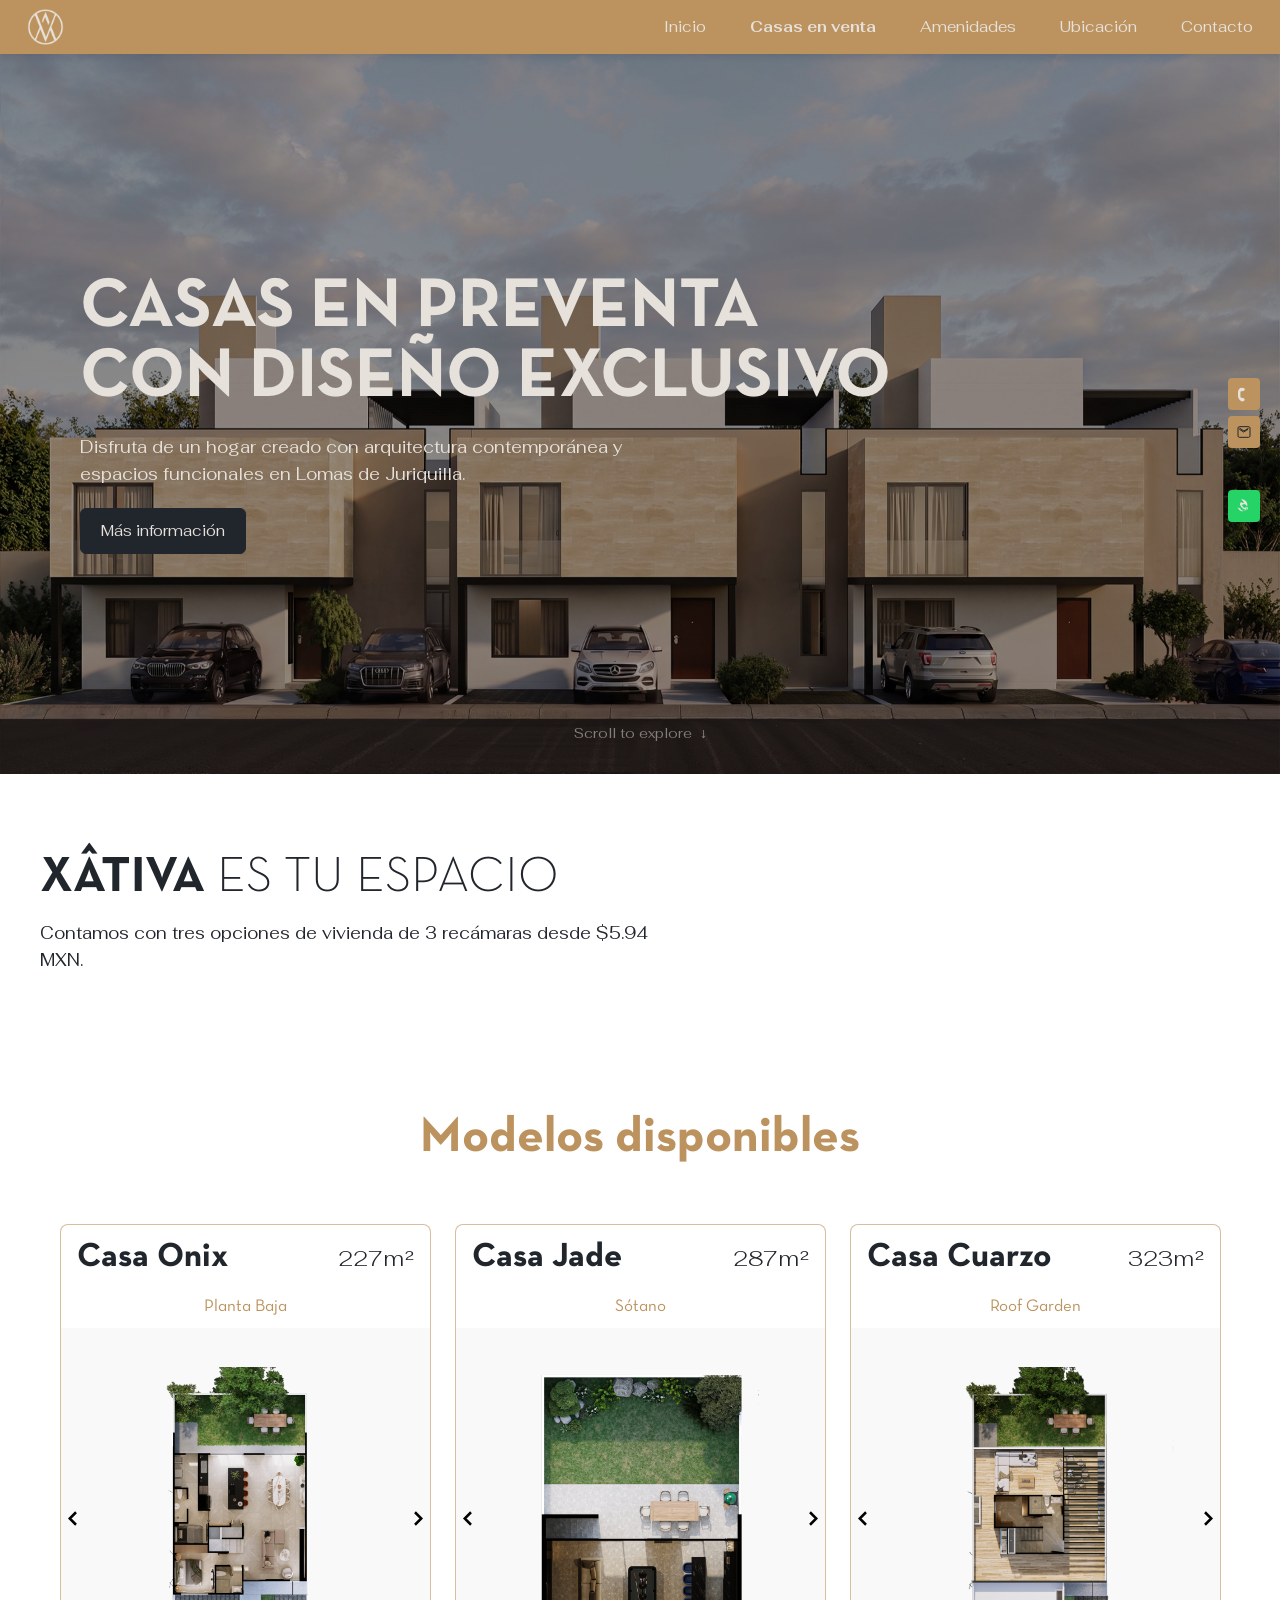
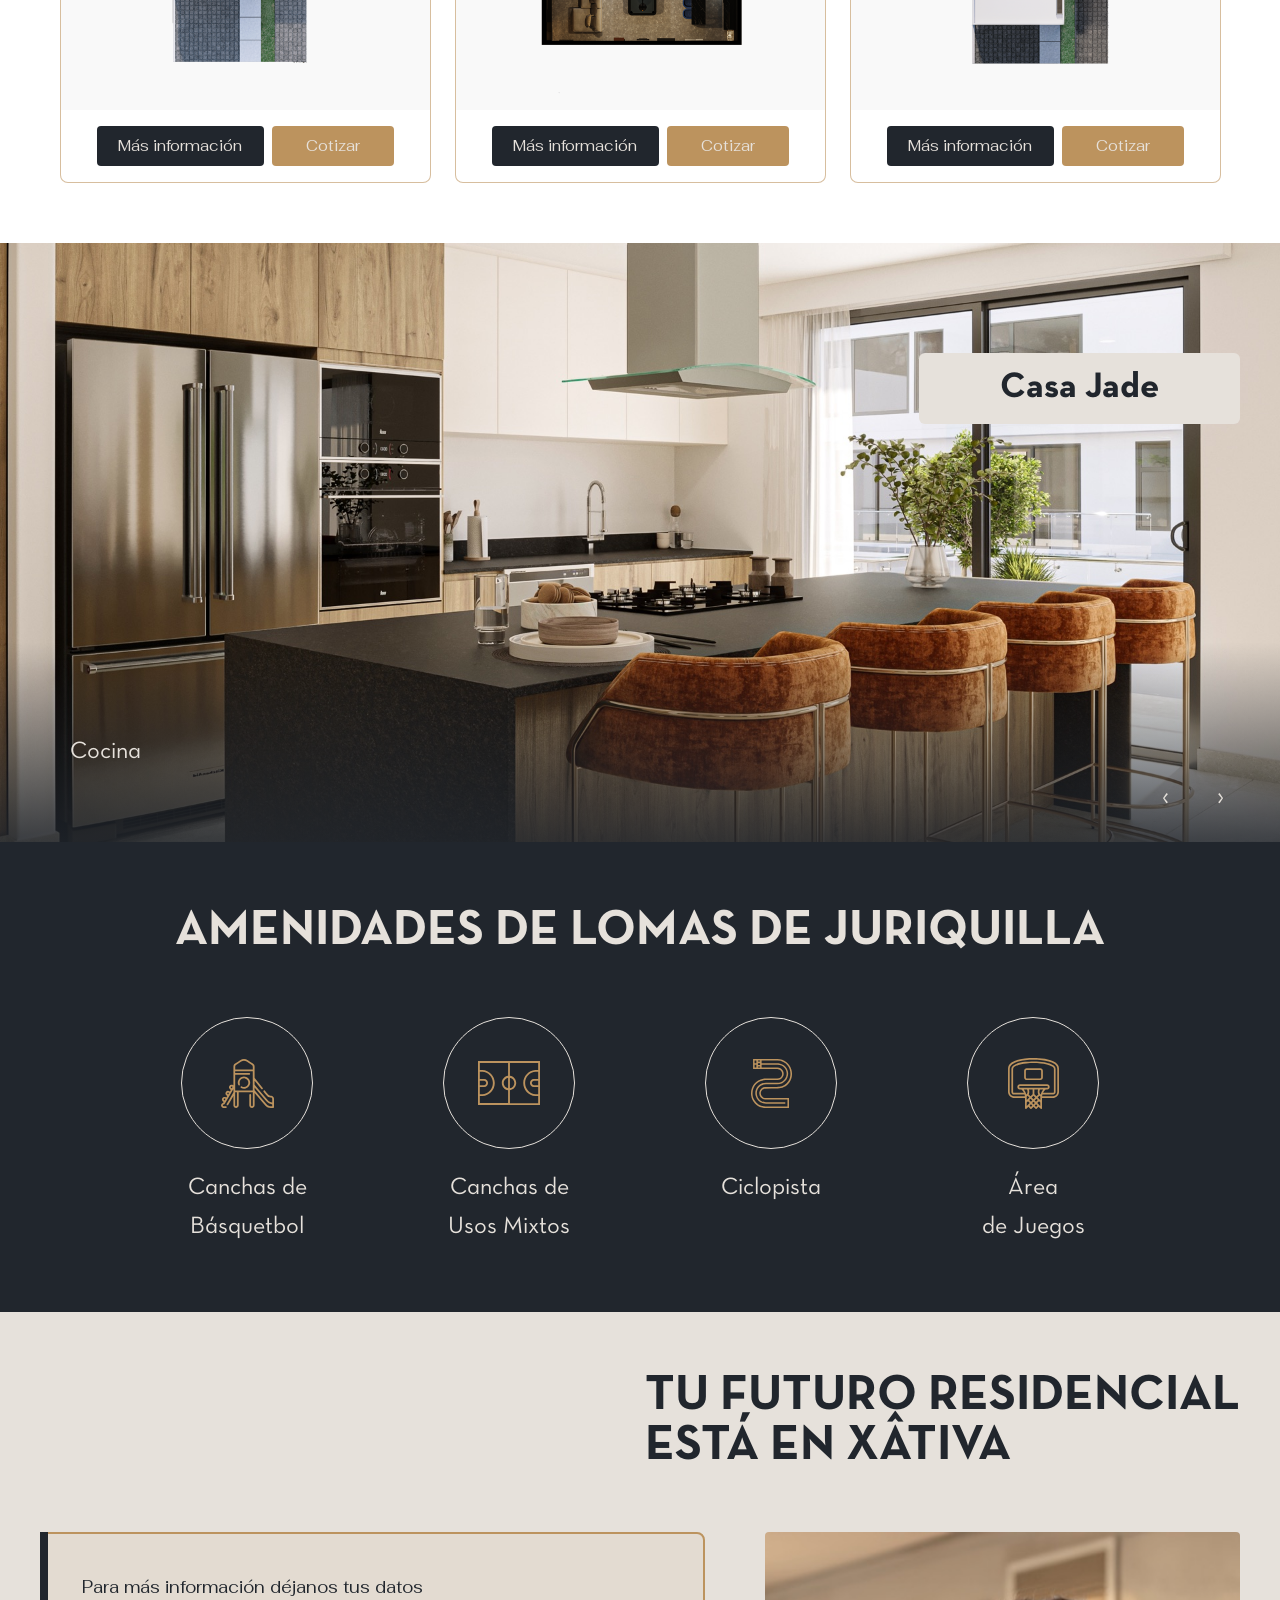
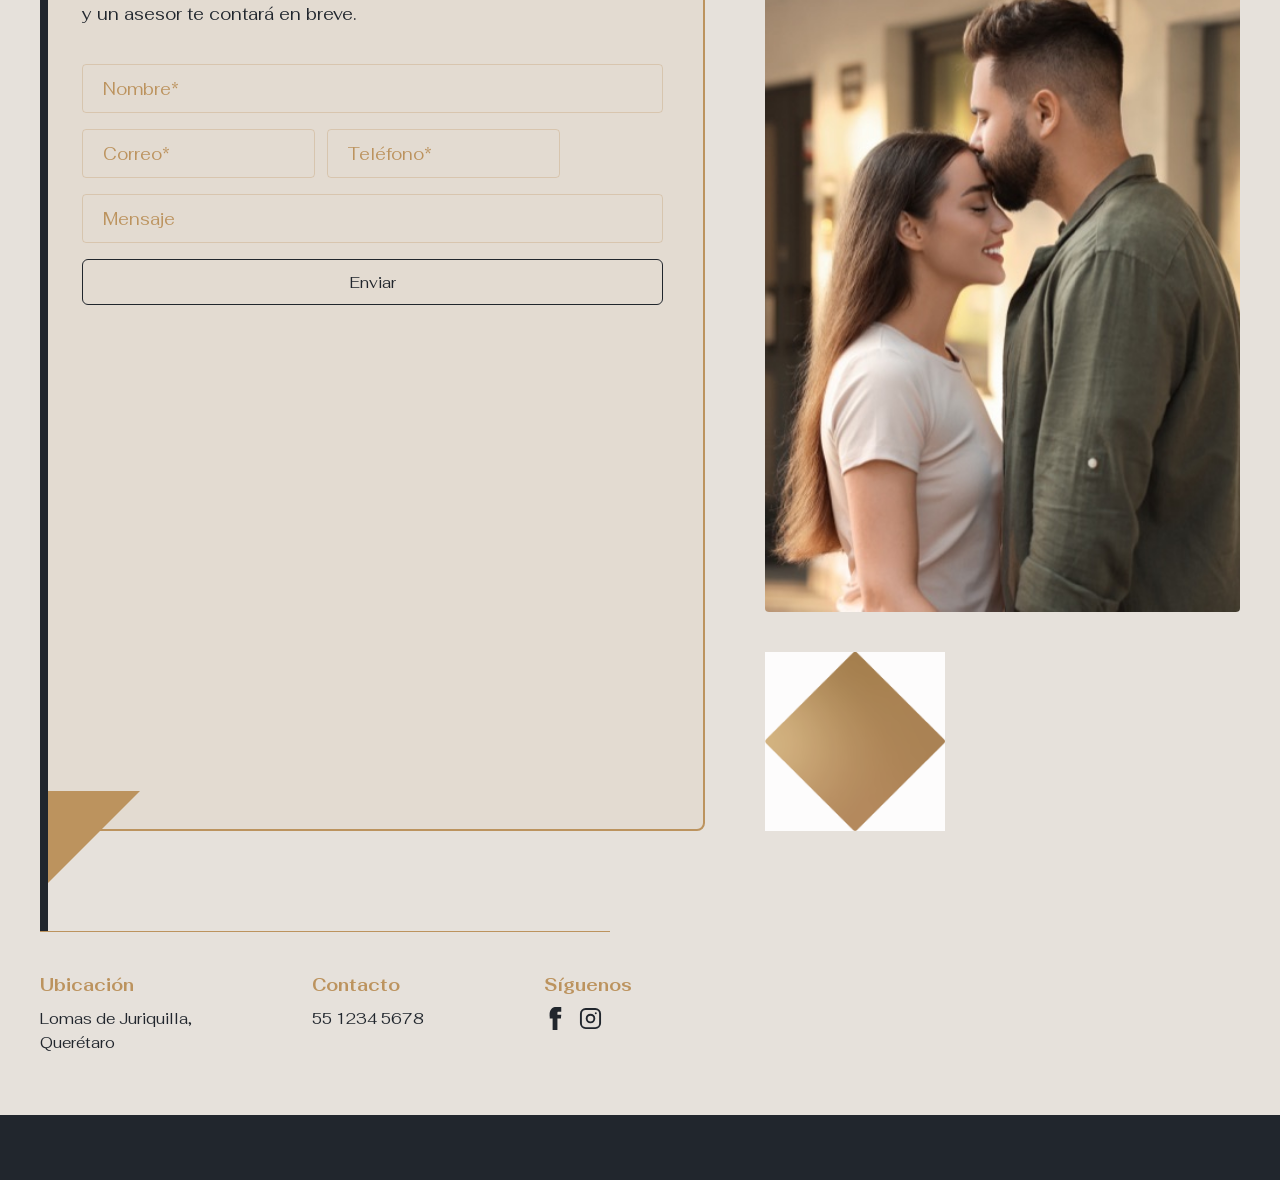
==== index.html @ e4873dc7 "Reorganize contact section - diamond below photo on left - Moved diamond logo below photo on left si" ====
<!DOCTYPE html>
<html lang="es">
<head>
  <meta charset="UTF-8">
  <meta name="viewport" content="width=device-width, initial-scale=1.0">
  <title>Xâtiva | Casas en Venta</title>
  <link rel="stylesheet" href="css/base.css">
  <link rel="stylesheet" href="css/main.css">
</head>
<body>
  <header class="navbar">
    <a class="navbar__logo" href="index.html"><img src="assets/img/logo-xativa.png" alt="Xâtiva"></a>
    <nav class="navbar__nav">
      <a href="#" class="navbar__link">Inicio</a>
      <a href="index.html" class="navbar__link navbar__link--active">Casas en venta</a>
      <a href="#amenidades" class="navbar__link">Amenidades</a>
      <a href="#ubicacion" class="navbar__link">Ubicación</a>
      <a href="#contacto" class="navbar__link">Contacto</a>
    </nav>
    <button class="navbar__toggle" aria-label="Menú">≡</button>
  </header>

  <section class="hero">
    <img class="hero__bg" src="assets/img/hero-bg.jpg" alt="">
    <div class="hero__overlay"></div>
    <div class="hero__content">
      <h1 class="hero__title">CASAS EN PREVENTA<br>CON DISEÑO EXCLUSIVO</h1>
      <p class="hero__text">Disfruta de un hogar creado con arquitectura contemporánea y espacios funcionales en Lomas de Juriquilla.</p>
      <a class="btn-outline" href="#modelos">Más información</a>
    </div>
    <div class="hero__scroll">Scroll to explore <span>↓</span></div>
  </section>

  <section class="intro">
    <h2><span class="intro__brand">XÂTIVA</span> ES TU ESPACIO</h2>
    <p>Contamos con tres opciones de vivienda de 3 recámaras desde $5.94 MXN.</p>
  </section>

  <section class="models" id="modelos">
    <div class="models__header">
      <h2 class="models__title">Modelos disponibles</h2>
    </div>
    <div class="models__grid">
      <div class="model-card">
        <div class="model-card__header">
          <h3 class="model-card__name">Casa Onix</h3>
          <span class="model-card__area">227m²</span>
        </div>
        <div class="model-card__label">Planta Baja</div>
        <div class="model-card__image-container">
          <button class="model-card__arrow js-prev" data-house="onix">
            <svg viewBox="0 0 20 20" fill="none" xmlns="http://www.w3.org/2000/svg">
              <path d="M12 15L7 10L12 5" stroke="currentColor" stroke-width="2" fill="none"/>
            </svg>
          </button>
          <div class="model-card__image">
            <img src="assets/img/plan-onix-baja.png" alt="Planta Baja" class="js-model-img" data-house="onix" data-plants='["plan-onix-baja.png", "plan-onix-alta.png"]' data-labels='["Planta Baja", "Planta Alta"]'>
          </div>
          <button class="model-card__arrow js-next" data-house="onix">
            <svg viewBox="0 0 20 20" fill="none" xmlns="http://www.w3.org/2000/svg">
              <path d="M8 15L13 10L8 5" stroke="currentColor" stroke-width="2" fill="none"/>
            </svg>
          </button>
        </div>
        <div class="model-card__buttons">
          <a class="model-card__btn model-card__btn--info" href="casa-onix.html">Más información</a>
          <button class="model-card__btn model-card__btn--quote" onclick="document.getElementById('contacto').scrollIntoView({behavior:'smooth'})">Cotizar</button>
        </div>
      </div>

      <div class="model-card">
        <div class="model-card__header">
          <h3 class="model-card__name">Casa Jade</h3>
          <span class="model-card__area">287m²</span>
        </div>
        <div class="model-card__label">Sótano</div>
        <div class="model-card__image-container">
          <button class="model-card__arrow js-prev" data-house="jade">
            <svg viewBox="0 0 20 20" fill="none" xmlns="http://www.w3.org/2000/svg">
              <path d="M12 15L7 10L12 5" stroke="currentColor" stroke-width="2" fill="none"/>
            </svg>
          </button>
          <div class="model-card__image">
            <img src="assets/img/plan-jade-sotano.png" alt="Sótano" class="js-model-img" data-house="jade" data-plants='["plan-jade-sotano.png", "plan-jade-baja.png", "plan-jade-alta.png"]' data-labels='["Sótano", "Planta Baja", "Planta Alta"]'>
          </div>
          <button class="model-card__arrow js-next" data-house="jade">
            <svg viewBox="0 0 20 20" fill="none" xmlns="http://www.w3.org/2000/svg">
              <path d="M8 15L13 10L8 5" stroke="currentColor" stroke-width="2" fill="none"/>
            </svg>
          </button>
        </div>
        <div class="model-card__buttons">
          <a class="model-card__btn model-card__btn--info" href="casa-jade.html">Más información</a>
          <button class="model-card__btn model-card__btn--quote" onclick="document.getElementById('contacto').scrollIntoView({behavior:'smooth'})">Cotizar</button>
        </div>
      </div>

      <div class="model-card">
        <div class="model-card__header">
          <h3 class="model-card__name">Casa Cuarzo</h3>
          <span class="model-card__area">323m²</span>
        </div>
        <div class="model-card__label">Roof Garden</div>
        <div class="model-card__image-container">
          <button class="model-card__arrow js-prev" data-house="cuarzo">
            <svg viewBox="0 0 20 20" fill="none" xmlns="http://www.w3.org/2000/svg">
              <path d="M12 15L7 10L12 5" stroke="currentColor" stroke-width="2" fill="none"/>
            </svg>
          </button>
          <div class="model-card__image">
            <img src="assets/img/plan-cuarzo-roof.png" alt="Roof Garden" class="js-model-img" data-house="cuarzo" data-plants='["plan-cuarzo-roof.png", "plan-cuarzo-alta.png", "plan-cuarzo-baja.png"]' data-labels='["Roof Garden", "Planta Alta", "Planta Baja"]'>
          </div>
          <button class="model-card__arrow js-next" data-house="cuarzo">
            <svg viewBox="0 0 20 20" fill="none" xmlns="http://www.w3.org/2000/svg">
              <path d="M8 15L13 10L8 5" stroke="currentColor" stroke-width="2" fill="none"/>
            </svg>
          </button>
        </div>
        <div class="model-card__buttons">
          <a class="model-card__btn model-card__btn--info" href="casa-cuarzo.html">Más información</a>
          <button class="model-card__btn model-card__btn--quote" onclick="document.getElementById('contacto').scrollIntoView({behavior:'smooth'})">Cotizar</button>
        </div>
      </div>
    </div>
  </section>

  <section class="gallery">
    <div class="gallery__slide active">
      <img class="gallery__image" src="assets/img/gallery-jade-cocina.jpg" alt="Jade - Cocina">
    </div>
    <div class="gallery__slide">
      <img class="gallery__image" src="assets/img/gallery-cuarzo-rooftop.jpg" alt="Cuarzo - Rooftop">
    </div>
    <div class="gallery__slide">
      <img class="gallery__image" src="assets/img/gallery-onix-recamara.jpg" alt="Onix - Recámara">
    </div>
    <div class="gallery__gradient"></div>
    <div class="gallery__chip">
      <div class="gallery__chip-text" id="galleryHouse">Casa Jade</div>
    </div>
    <div class="gallery__caption" id="galleryCaption">Cocina</div>
    <div class="gallery__controls">
      <button class="gallery__arrow js-gallery-prev">‹</button>
      <button class="gallery__arrow js-gallery-next">›</button>
    </div>
  </section>

  <section class="amenities" id="amenidades">
    <h2 class="amenities__title">AMENIDADES DE LOMAS DE JURIQUILLA</h2>
    <div class="amenities__grid">
      <div class="amenity">
        <div class="amenity__circle">
          <img src="assets/img/Cancha de Básquetbol.svg" alt="Canchas de Básquetbol">
        </div>
        <p>Canchas de<br>Básquetbol</p>
      </div>
      <div class="amenity">
        <div class="amenity__circle">
          <img src="assets/img/Canchas de Usos Mixtos.svg" alt="Canchas de Usos Mixtos">
        </div>
        <p>Canchas de<br>Usos Mixtos</p>
      </div>
      <div class="amenity">
        <div class="amenity__circle">
          <img src="assets/img/Ciclopista.svg" alt="Ciclopista">
        </div>
        <p>Ciclopista</p>
      </div>
      <div class="amenity">
        <div class="amenity__circle">
          <img src="assets/img/Área de Juegos.svg" alt="Área de Juegos">
        </div>
        <p>Área<br>de Juegos</p>
      </div>
    </div>
  </section>

  <section class="contact" id="contacto">
    <div class="contact__top">
      <h2 class="contact__title">TU FUTURO RESIDENCIAL<br>ESTÁ EN XÂTIVA</h2>
    </div>
    <div class="contact__body">
      <div class="contact__left-section">
        <img class="contact__photo" src="assets/img/contact-photo.jpg" alt="">
        <div class="contact__art">
          <img src="assets/img/logo-diamond.png" alt="">
        </div>
      </div>
      <form class="contact__form">
        <p class="contact__lead">Para más información déjanos tus datos y un asesor te contará en breve.</p>
        <input type="text" placeholder="Nombre*" required>
        <div class="contact__row">
          <input type="email" placeholder="Correo*" required>
          <input type="tel" placeholder="Teléfono*" required>
        </div>
        <input type="text" placeholder="Mensaje">
        <button class="btn-outline btn-outline--dark" type="submit">Enviar</button>
      </form>
    </div>
    <div class="contact__info" id="ubicacion">
      <hr class="contact__hr">
      <div class="contact__cols">
        <div>
          <h4>Ubicación</h4>
          <p>Lomas de Juriquilla,<br>Querétaro</p>
        </div>
        <div>
          <h4>Contacto</h4>
          <p>55 1234 5678</p>
        </div>
        <div>
          <h4>Síguenos</h4>
          <div class="contact__social">
            <svg viewBox="0 0 24 24" xmlns="http://www.w3.org/2000/svg"><path d="M9 8h-3v4h3v12h5v-12h3.642l.358-4h-4v-1.667c0-.955.192-1.333 1.115-1.333h2.885v-5c-.489-.07-2.267-.2-4.555-.2-4.51 0-7.614 2.826-7.614 8.029v1.971z"/></svg>
            <svg viewBox="0 0 24 24" xmlns="http://www.w3.org/2000/svg"><rect x="2" y="2" width="20" height="20" rx="5" fill="none" stroke="currentColor" stroke-width="2"/><circle cx="12" cy="12" r="4" fill="none" stroke="currentColor" stroke-width="2"/><circle cx="17.5" cy="6.5" r="1" fill="currentColor"/></svg>
          </div>
        </div>
      </div>
    </div>
  </section>

  <footer class="footer"></footer>

  <div class="floating">
    <a class="floating__btn floating__btn--tel" href="tel:5512345678" aria-label="Llamar">
      <svg viewBox="0 0 24 24" xmlns="http://www.w3.org/2000/svg"><path d="M3 9.109C3 5.505 5.468 2.5 8.948 2.5c1.203 0 2.357.36 3.322 1.037.513.363.847.981.847 1.682 0 .701-.334 1.319-.847 1.682-.966.677-2.12 1.037-3.322 1.037H7.586c-.64 0-.962.323-.962.963v7.762c0 .64.322.963.962.963h1.262c1.202 0 2.356.36 3.322 1.037.513.363.847.981.847 1.682 0 .701-.334 1.319-.847 1.682-.965.677-2.119 1.037-3.322 1.037C5.468 21.5 3 18.495 3 14.891V9.109z"/></svg>
    </a>
    <a class="floating__btn floating__btn--mail" href="#contacto" aria-label="Escribir">
      <svg viewBox="0 0 24 24" xmlns="http://www.w3.org/2000/svg"><path d="M3 6c0-1.1.9-2 2-2h14c1.1 0 2 .9 2 2v12c0 1.1-.9 2-2 2H5c-1.1 0-2-.9-2-2V6zm2 0l7 4.5L19 6M5 8l6.5 4 6.5-4" stroke="currentColor" stroke-width="1.5" fill="none"/></svg>
    </a>
    <a class="floating__btn floating__btn--wa" href="https://wa.me/525512345678" aria-label="WhatsApp" target="_blank">
      <svg viewBox="0 0 24 24" xmlns="http://www.w3.org/2000/svg"><path d="M17.472 14.382c-.297-.149-1.758-.867-2.03-.967-.273-.099-.471-.148-.67.15-.197.297-.767.966-.94 1.164-.173.199-.347.223-.644.075-.297-.15-1.255-.463-2.39-1.475-.883-.788-1.48-1.761-1.653-2.059-.173-.297-.018-.458.13-.606.134-.133.298-.347.446-.52.149-.174.198-.298.298-.497.099-.198.05-.371-.025-.52-.075-.149-.669-1.612-.916-2.207-.242-.579-.487-.5-.67-.51-.173-.008-.371-.01-.57-.01-.198 0-.52.074-.792.372-.272.297-1.04 1.016-1.04 2.479 0 1.462 1.065 2.875 1.213 3.074.149.198 2.096 3.2 5.076 4.487.709.306 1.262.489 1.694.625.712.227 1.36.195 1.871.118.571-.085 1.758-.719 2.006-1.413.248-.694.248-1.289.173-1.413-.074-.124-.272-.198-.57-.347m-5.421-7.403h-.004a9.87 9.87 0 00-4.77 1.148l-.335.17-.347.085 1.333 3.911c.36-1.128 1.212-2.1 2.32-2.637.957-.44 2.053-.464 3.087-.13 1.034.333 1.926 1.04 2.526 1.95.6.91.856 2.03.718 3.125-.138 1.094-.652 2.098-1.456 2.877-.804.78-1.916 1.34-3.114 1.489-1.198.15-2.428-.088-3.452-.683-1.025-.595-1.762-1.571-2.097-2.706l-3.911-1.333.085.347.17.335A9.87 9.87 0 008.05 19.92c1.329 0 2.654-.321 3.878-.936 1.223-.615 2.27-1.489 3.084-2.563.813-1.074 1.393-2.316 1.707-3.635.314-1.319.354-2.684.118-4.022-.237-1.338-.803-2.618-1.662-3.71-.859-1.09-1.98-1.97-3.237-2.563-1.257-.593-2.656-.912-4.08-.912zm0 0"/></svg>
    </a>
  </div>

  <script src="js/main.js"></script>
</body>
</html>
---- css/base.css ----
@font-face {
  font-family: 'Neutra Text';
  src: url('../assets/fonts/NeutraText-Bold.otf') format('opentype');
  font-weight: 700;
  font-style: normal;
}
@font-face {
  font-family: 'Neutra Text';
  src: url('../assets/fonts/NeutraText-BookAlt.otf') format('opentype');
  font-weight: 400;
  font-style: normal;
}
@font-face {
  font-family: 'Neutra Text';
  src: url('../assets/fonts/NeutraText-Light.otf') format('opentype');
  font-weight: 300;
  font-style: normal;
}
@font-face {
  font-family: 'Fahkwang';
  src: url('../assets/fonts/Fahkwang-Light.ttf') format('truetype');
  font-weight: 300;
}
@font-face {
  font-family: 'Fahkwang';
  src: url('../assets/fonts/Fahkwang-Regular.ttf') format('truetype');
  font-weight: 400;
}
@font-face {
  font-family: 'Fahkwang';
  src: url('../assets/fonts/Fahkwang-Medium.ttf') format('truetype');
  font-weight: 500;
}
@font-face {
  font-family: 'Fahkwang';
  src: url('../assets/fonts/Fahkwang-Bold.ttf') format('truetype');
  font-weight: 700;
}

:root {
  --dark: #21262d;
  --cream: #e6e1db;
  --gold: #bc935e;
  --gold-light: #cea876;
  --bronze: #aa7336;
  --white: #ffffff;
}

* {
  margin: 0;
  padding: 0;
  box-sizing: border-box;
}

html {
  scroll-behavior: smooth;
  font-family: 'Fahkwang', sans-serif;
  font-size: 16px;
}

body {
  background-color: var(--white);
  color: var(--dark);
  line-height: 1.6;
}

a {
  color: inherit;
  text-decoration: none;
}

img {
  max-width: 100%;
  height: auto;
  display: block;
}

button {
  border: none;
  cursor: pointer;
  font-family: inherit;
}

/* Navbar */
.navbar {
  position: fixed;
  top: 0;
  left: 0;
  right: 0;
  height: 54px;
  background-color: var(--gold);
  display: flex;
  align-items: center;
  justify-content: space-between;
  padding: 0 27px;
  z-index: 1000;
  box-shadow: 0 2px 8px rgba(0,0,0,0.1);
}

.navbar__logo img {
  height: 36px;
  width: auto;
}

.navbar__nav {
  display: flex;
  gap: 44px;
  flex: 1;
  justify-content: flex-end;
}

.navbar__link {
  color: var(--cream);
  font-family: 'Fahkwang', sans-serif;
  font-size: 15px;
  font-weight: 400;
  transition: opacity 0.3s;
}

.navbar__link:hover {
  opacity: 0.8;
}

.navbar__link--active {
  font-weight: 700;
}

.navbar__toggle {
  display: none;
  background: none;
  color: var(--cream);
  font-size: 24px;
}

@media (max-width: 768px) {
  .navbar__nav {
    display: none;
    position: absolute;
    top: 54px;
    left: 0;
    right: 0;
    flex-direction: column;
    gap: 0;
    background-color: var(--gold);
    padding: 16px 27px;
  }

  .navbar__nav.active {
    display: flex;
  }

  .navbar__link {
    padding: 8px 0;
  }

  .navbar__toggle {
    display: block;
  }
}

/* Hero */
.hero {
  position: relative;
  height: 720px;
  margin-top: 54px;
  overflow: hidden;
}

.hero__bg {
  position: absolute;
  top: 0;
  left: 0;
  width: 100%;
  height: 100%;
  object-fit: cover;
}

.hero__overlay {
  position: absolute;
  top: 0;
  left: 0;
  width: 100%;
  height: 100%;
  background-color: rgba(0, 0, 0, 0.4);
}

.hero__content {
  position: absolute;
  top: 0;
  left: 0;
  width: 100%;
  height: 100%;
  display: flex;
  flex-direction: column;
  justify-content: center;
  align-items: flex-start;
  padding-left: 80px;
  z-index: 5;
}

.hero__title {
  font-family: 'Neutra Text', serif;
  font-size: 70px;
  font-weight: 700;
  line-height: 1.0;
  color: var(--cream);
  margin-bottom: 20px;
  max-width: 860px;
}

.hero__text {
  font-family: 'Fahkwang', sans-serif;
  font-size: 17px;
  color: var(--cream);
  max-width: 615px;
  margin-bottom: 20px;
}

.hero__scroll {
  position: absolute;
  bottom: 30px;
  left: 50%;
  transform: translateX(-50%);
  color: var(--cream);
  font-family: 'Fahkwang', sans-serif;
  font-size: 14px;
  opacity: 0.5;
  display: flex;
  align-items: center;
  gap: 8px;
}

@media (max-width: 1024px) {
  .hero__title {
    font-size: 50px;
  }
}

@media (max-width: 768px) {
  .hero {
    height: 500px;
    margin-top: 54px;
  }

  .hero__content {
    padding-left: 20px;
    padding-right: 20px;
  }

  .hero__title {
    font-size: 40px;
    max-width: 100%;
  }

  .hero__text {
    font-size: 15px;
    max-width: 100%;
  }
}

/* Botón Outline */
.btn-outline {
  display: inline-flex;
  align-items: center;
  justify-content: center;
  padding: 0 16px;
  min-height: 46px;
  border: 1px solid var(--cream);
  background-color: transparent;
  color: var(--cream);
  font-family: 'Fahkwang', sans-serif;
  font-size: 15px;
  border-radius: 6px;
  transition: all 0.3s ease;
  cursor: pointer;
  text-align: center;
  white-space: nowrap;
}

.btn-outline:hover {
  background-color: var(--cream);
  color: var(--dark);
}

/* Hero button variant - filled dark background */
.hero .btn-outline {
  background-color: var(--dark);
  border: 1px solid var(--dark);
  color: var(--cream);
  padding: 10px 20px;
  min-height: auto;
  height: auto;
}

.hero .btn-outline:hover {
  background-color: #1a1f28;
  border-color: #1a1f28;
}

.btn-outline--dark {
  border-color: var(--dark);
  color: var(--dark);
}

.btn-outline--dark:hover {
  background-color: var(--dark);
  color: var(--cream);
}

/* Floating Buttons */
.floating {
  position: fixed;
  right: 20px;
  top: 50%;
  transform: translateY(-50%);
  display: flex;
  flex-direction: column;
  gap: 6px;
  z-index: 999;
}

.floating__btn {
  width: 32px;
  height: 32px;
  border-radius: 4px;
  display: flex;
  align-items: center;
  justify-content: center;
  transition: transform 0.2s;
}

.floating__btn:hover {
  transform: scale(1.1);
}

.floating__btn--tel,
.floating__btn--mail {
  background-color: var(--gold);
}

.floating__btn--tel svg,
.floating__btn--mail svg {
  width: 16px;
  height: 16px;
  fill: var(--cream);
}

.floating__btn--wa {
  background-color: #25d366;
  margin-top: 36px;
}

.floating__btn--wa svg {
  width: 16px;
  height: 16px;
  fill: var(--cream);
}

@media (max-width: 768px) {
  .floating {
    right: 10px;
  }

  .floating__btn {
    width: 28px;
    height: 28px;
  }
}

/* Amenities */
.amenities {
  background-color: var(--dark);
  padding: 60px 20px;
  text-align: center;
  min-height: 470px;
  display: flex;
  flex-direction: column;
  justify-content: center;
}

.amenities__title {
  font-family: 'Neutra Text', serif;
  font-size: 50px;
  font-weight: 700;
  color: var(--cream);
  margin-bottom: 60px;
  line-height: 1.0;
}

.amenities__grid {
  display: grid;
  grid-template-columns: repeat(4, 1fr);
  gap: 130px;
  max-width: 1280px;
  margin: 0 auto;
}

.amenity {
  display: flex;
  flex-direction: column;
  align-items: center;
  gap: 20px;
}

.amenity__circle {
  width: 132px;
  height: 132px;
  border: 1px solid var(--cream);
  border-radius: 50%;
  display: flex;
  align-items: center;
  justify-content: center;
}

.amenity__circle svg {
  width: 50px;
  height: 50px;
  fill: var(--gold);
}

.amenity p {
  font-family: 'Neutra Text', serif;
  font-size: 24px;
  font-weight: 400;
  color: var(--cream);
  text-align: center;
}

@media (max-width: 1024px) {
  .amenities__grid {
    grid-template-columns: repeat(2, 1fr);
    gap: 40px;
  }
}

@media (max-width: 768px) {
  .amenities__grid {
    grid-template-columns: repeat(2, 1fr);
    gap: 30px;
  }

  .amenities__title {
    font-size: 36px;
    margin-bottom: 40px;
  }

  .amenity p {
    font-size: 18px;
  }
}

/* Contact Section */
.contact {
  background-color: var(--cream);
  padding: 60px 40px;
}

.contact__top {
  display: flex;
  gap: 60px;
  margin-bottom: 60px;
  align-items: center;
  justify-content: flex-end;
}

.contact__art {
  flex: 0 0 auto;
}

.contact__art img {
  width: 180px;
  opacity: 0.9;
}

.contact__title {
  font-family: 'Neutra Text', serif;
  font-size: 50px;
  font-weight: 700;
  color: var(--dark);
  line-height: 1.0;
}

.contact__body {
  display: flex;
  gap: 60px;
  margin-bottom: 60px;
  position: relative;
  flex-direction: row-reverse;
}

.contact__left-section {
  display: flex;
  flex-direction: column;
  gap: 40px;
  position: relative;
}

.contact__body::before {
  content: '';
  position: absolute;
  bottom: -60px;
  left: 0;
  width: 0;
  height: 0;
  border-left: 100px solid var(--gold);
  border-bottom: 100px solid transparent;
}

.contact__body::after {
  content: '';
  position: absolute;
  left: 0;
  top: 0;
  bottom: -100px;
  width: 8px;
  background-color: var(--dark);
}

.contact__form {
  flex: 1;
  display: flex;
  flex-direction: column;
  gap: 16px;
  width: 496px;
  border: 2px solid var(--gold);
  padding: 40px;
  background-color: rgba(188, 147, 94, 0.08);
  border-radius: 8px;
}

.contact__form button.btn-outline {
  width: 100%;
}

.contact__lead {
  font-family: 'Fahkwang', sans-serif;
  font-size: 17px;
  font-weight: 400;
  color: var(--dark);
  max-width: 349px;
  margin-bottom: 20px;
}

.contact__form input {
  height: 49px;
  padding: 0 20px;
  border: 1px solid rgba(188, 147, 94, 0.3);
  background-color: transparent;
  font-family: 'Fahkwang', sans-serif;
  font-size: 17px;
  font-weight: 400;
  color: var(--dark);
  border-radius: 4px;
  box-sizing: border-box;
}

.contact__form input::placeholder {
  color: var(--gold);
  font-weight: 400;
}

.contact__row {
  display: grid;
  grid-template-columns: 233px 233px;
  gap: 12px;
}

.contact__photo {
  width: 475px;
  height: 680px;
  object-fit: cover;
  border-radius: 4px;
}

.contact__info {
  padding-top: 40px;
}

.contact__hr {
  border: none;
  border-top: 1px solid var(--gold);
  width: 570px;
  margin-bottom: 40px;
}

.contact__cols {
  display: flex;
  gap: 120px;
}

.contact__cols h4 {
  font-family: 'Fahkwang', sans-serif;
  font-size: 17px;
  font-weight: 700;
  color: var(--gold);
  margin-bottom: 8px;
}

.contact__cols p {
  font-family: 'Fahkwang', sans-serif;
  font-size: 15px;
  color: var(--dark);
}

.contact__social {
  display: flex;
  gap: 12px;
}

.contact__social svg {
  width: 23px;
  height: 23px;
  fill: var(--dark);
}

/* Footer */
.footer {
  background-color: var(--dark);
  height: 65px;
}

@media (max-width: 768px) {
  .contact__top {
    flex-direction: column;
    gap: 40px;
  }

  .contact__art {
    flex: 1;
  }

  .contact__body {
    flex-direction: column;
  }

  .contact__photo {
    width: 100%;
    height: auto;
  }

  .contact__cols {
    flex-direction: column;
    gap: 30px;
  }

  .contact__hr {
    width: 100%;
  }

  .contact__lead {
    max-width: 100%;
  }
}
---- css/main.css ----
/* Main page specific styles */

.intro {
  max-width: 1280px;
  margin: 0 auto;
  padding: 80px 40px;
  text-align: left;
}

.intro h2 {
  font-family: 'Neutra Text', serif;
  font-size: 50px;
  font-weight: 300;
  color: var(--dark);
  margin-bottom: 16px;
  line-height: 1.0;
}

.intro__brand {
  font-weight: 700;
}

.intro p {
  font-family: 'Fahkwang', sans-serif;
  font-size: 17px;
  font-weight: 400;
  color: var(--dark);
  max-width: 655px;
  margin: 0;
}

/* Models Section */
.models {
  background-color: var(--white);
  padding: 60px 40px;
}

.models__header {
  max-width: 1280px;
  margin: 0 auto 60px;
  text-align: center;
}

.models__title {
  font-family: 'Neutra Text', serif;
  font-size: 50px;
  font-weight: 700;
  color: var(--gold);
  margin-bottom: 40px;
  line-height: 1.0;
}

.models__grid {
  max-width: 1280px;
  margin: 0 auto;
  display: flex;
  justify-content: center;
  gap: 24px;
}

.model-card {
  flex: 0 0 371px;
  background-color: var(--white);
  border: 1px solid rgba(188, 147, 94, 0.6);
  border-radius: 8px;
  display: flex;
  flex-direction: column;
}

.model-card__header {
  padding: 16px;
  display: flex;
  justify-content: space-between;
  align-items: flex-start;
  gap: 12px;
}

.model-card__name {
  font-family: 'Neutra Text', serif;
  font-size: 34px;
  font-weight: 700;
  color: var(--dark);
  flex: 1;
  line-height: 1.0;
}

.model-card__area {
  font-family: 'Fahkwang', sans-serif;
  font-size: 22px;
  font-weight: 300;
  color: var(--dark);
  flex: 0 0 auto;
}

.model-card__label {
  padding: 0 16px 8px;
  font-family: 'Neutra Text', serif;
  font-size: 17px;
  font-weight: 400;
  color: var(--gold);
  text-align: center;
}

.model-card__image-container {
  display: flex;
  align-items: center;
  justify-content: center;
  gap: 8px;
  padding: 16px 0;
  background-color: #f9f9f9;
  flex: 1;
}

.model-card__arrow {
  width: 25px;
  height: 25px;
  background: none;
  border: none;
  cursor: pointer;
  display: flex;
  align-items: center;
  justify-content: center;
  flex-shrink: 0;
}

.model-card__arrow svg {
  width: 25px;
  height: 25px;
  fill: var(--dark);
}

.model-card__image {
  width: 100%;
  height: 350px;
  display: flex;
  align-items: center;
  justify-content: center;
  background-color: #f9f9f9;
}

.model-card__image img {
  width: 100%;
  height: 100%;
  object-fit: contain;
}

.model-card__arrow {
  width: 25px;
  height: 25px;
  background: none;
  border: none;
  cursor: pointer;
  display: flex;
  align-items: center;
  justify-content: center;
}

.model-card__arrow svg {
  width: 25px;
  height: 25px;
  fill: var(--dark);
}

.model-card__buttons {
  padding: 16px;
  display: flex;
  gap: 8px;
  justify-content: center;
}

.model-card__btn {
  padding: 0 16px;
  height: 40px;
  font-family: 'Fahkwang', sans-serif;
  font-size: 15px;
  border-radius: 4px;
  text-align: center;
  cursor: pointer;
  transition: all 0.3s;
  display: flex;
  align-items: center;
  justify-content: center;
}

.model-card__btn--info {
  width: 167px;
  height: 40px;
  background-color: var(--dark);
  color: var(--cream);
}

.model-card__btn--info:hover {
  background-color: #1a1f28;
}

.model-card__btn--quote {
  width: 122px;
  height: 40px;
  background-color: var(--gold);
  color: var(--cream);
}

.model-card__btn--quote:hover {
  background-color: #a77d4f;
}

/* Gallery */
.gallery {
  position: relative;
  height: 599px;
  background-color: var(--dark);
  overflow: hidden;
}

.gallery__slide {
  position: absolute;
  top: 0;
  left: 0;
  width: 100%;
  height: 100%;
  opacity: 0;
  transition: opacity 0.5s;
}

.gallery__slide.active {
  opacity: 1;
}

.gallery__image {
  width: 100%;
  height: 100%;
  object-fit: cover;
}

.gallery__gradient {
  position: absolute;
  bottom: 0;
  left: 0;
  width: 100%;
  height: 200px;
  background: linear-gradient(180deg, rgba(0,0,0,0) 0%, rgba(33,38,45,0.85) 100%);
  pointer-events: none;
}

.gallery__chip {
  position: absolute;
  top: 110px;
  right: 40px;
  background-color: var(--cream);
  padding: 16px 24px;
  border-radius: 6px;
  z-index: 10;
  width: 321px;
  height: 71px;
  display: flex;
  align-items: center;
  justify-content: center;
}

.gallery__chip-text {
  font-family: 'Neutra Text', serif;
  font-size: 36px;
  font-weight: 700;
  color: var(--dark);
  text-align: center;
  line-height: 1.0;
}

.gallery__caption {
  position: absolute;
  bottom: 70px;
  left: 70px;
  font-family: 'Neutra Text', serif;
  font-size: 24px;
  font-weight: 400;
  color: var(--cream);
  z-index: 10;
}

.gallery__controls {
  position: absolute;
  bottom: 30px;
  right: 40px;
  display: flex;
  gap: 16px;
  z-index: 10;
  width: 94px;
}

.gallery__arrow {
  background: none;
  border: none;
  color: var(--cream);
  font-size: 24px;
  cursor: pointer;
  transition: opacity 0.3s;
  flex: 1;
  text-align: center;
}

.gallery__arrow:hover {
  opacity: 0.7;
}

@media (max-width: 1024px) {
  .models__grid {
    flex-wrap: wrap;
    gap: 20px;
  }

  .model-card {
    flex: 0 0 calc(33.333% - 14px);
  }
}

@media (max-width: 768px) {
  .intro {
    padding: 40px 20px;
  }

  .intro h2 {
    font-size: 36px;
  }

  .models__grid {
    flex-direction: column;
  }

  .model-card {
    flex: 1;
    width: 100%;
  }

  .gallery {
    height: 400px;
  }

  .gallery__chip {
    top: 20px;
    right: 20px;
    min-width: auto;
    padding: 12px 16px;
  }

  .gallery__chip-text {
    font-size: 24px;
  }

  .gallery__caption {
    bottom: 50px;
    left: 20px;
    font-size: 18px;
  }

  .gallery__controls {
    bottom: 20px;
    right: 20px;
  }
}
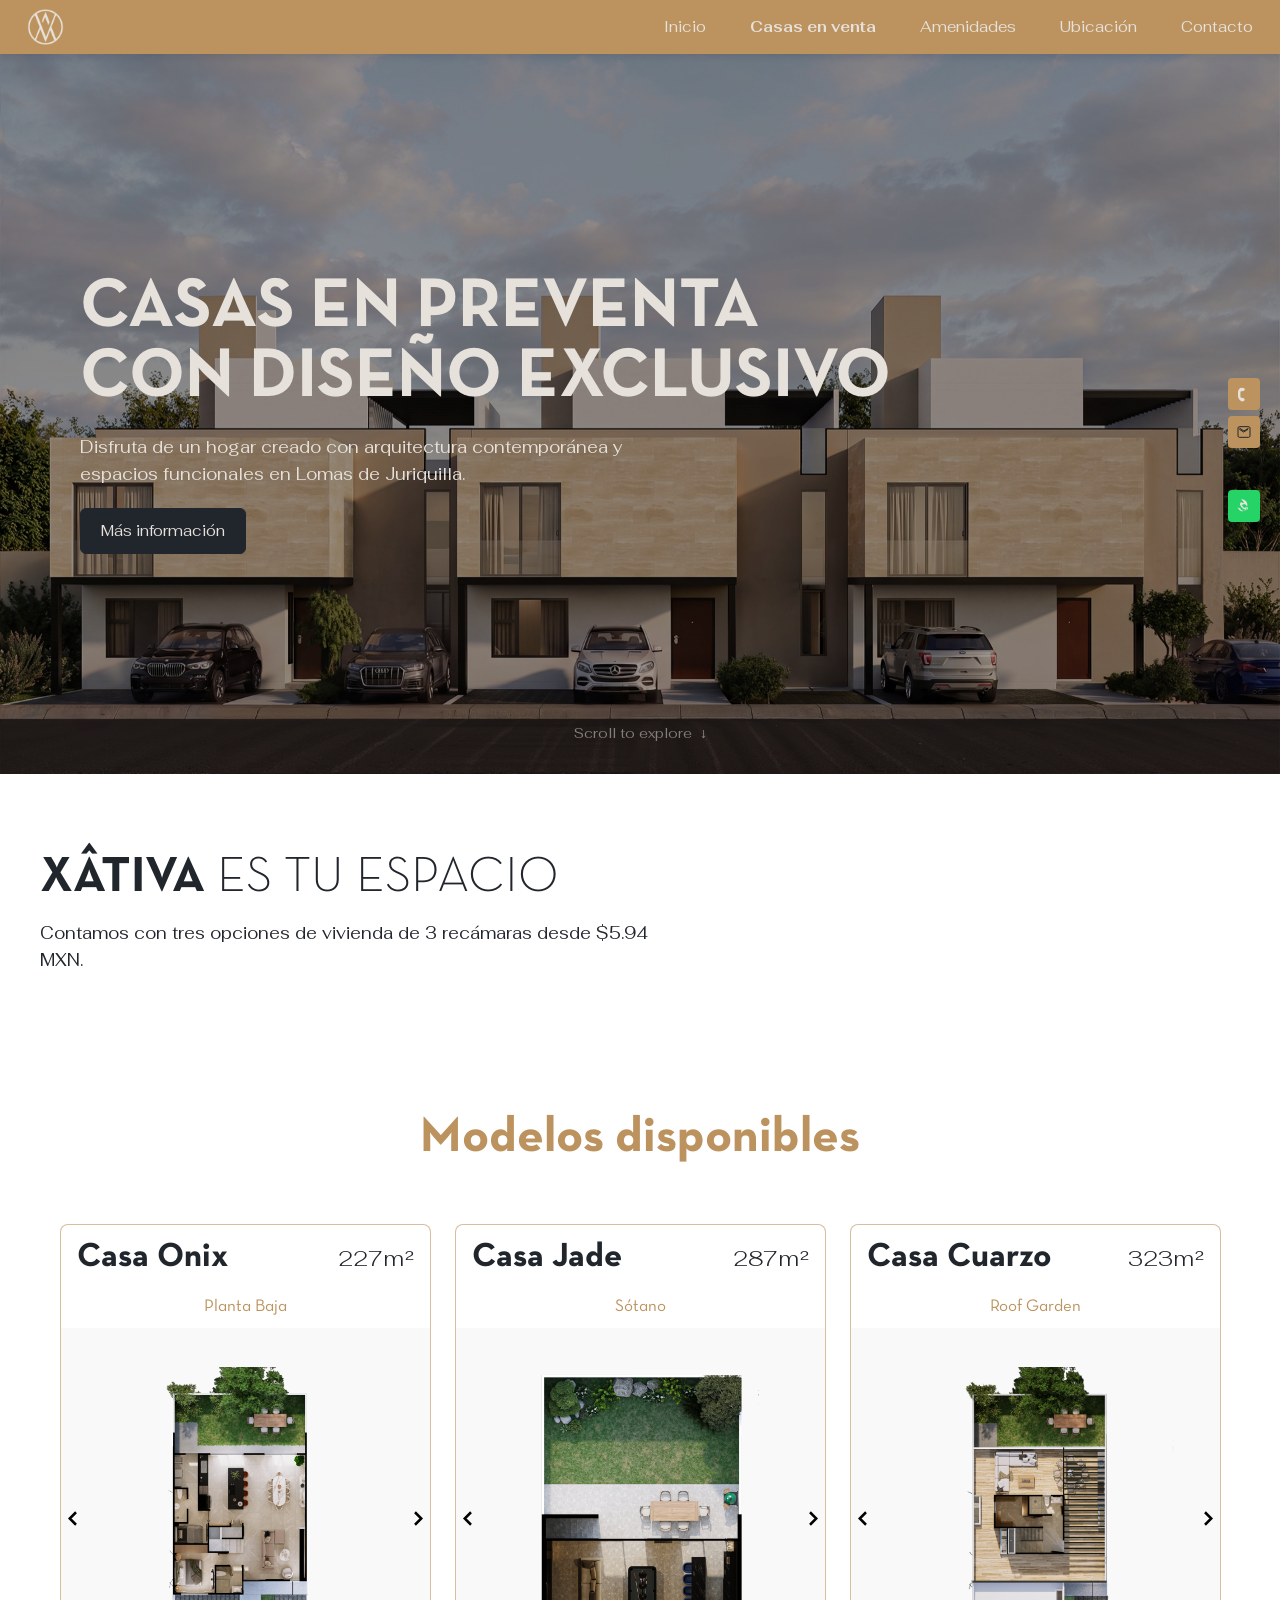
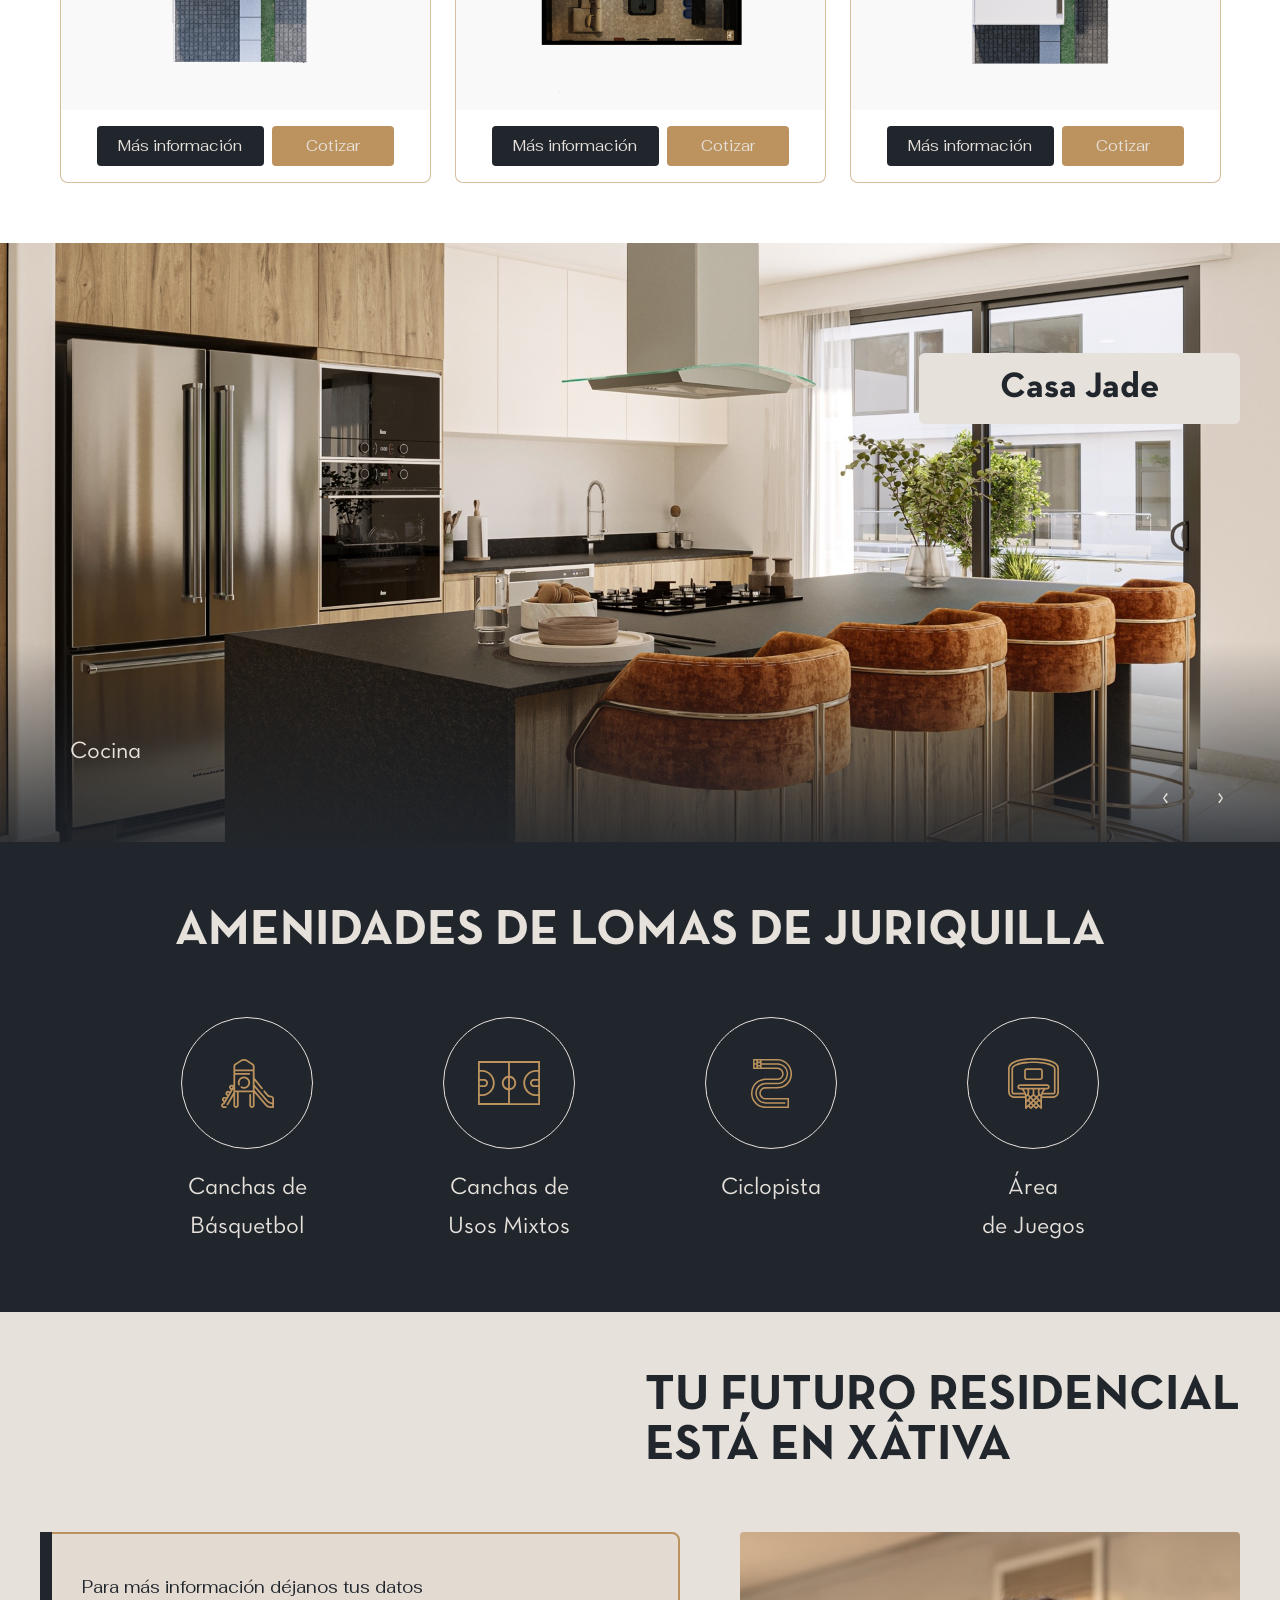
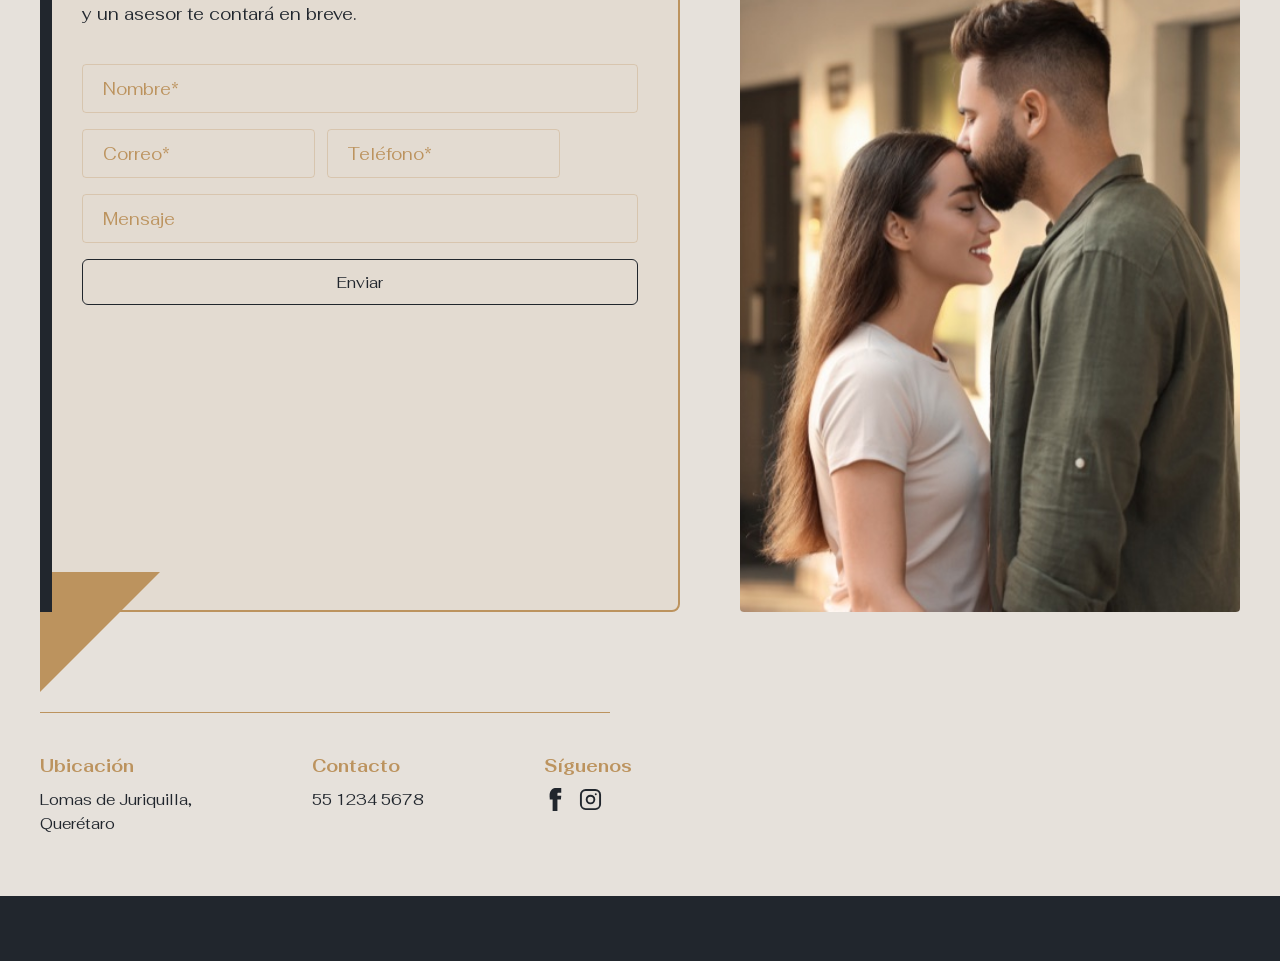
==== commit 7381c6af: "Match Figma contact design exactly - Removed diamond logo from contact section - Photo now 500px wid" ====
--- a/index.html
+++ b/index.html
@@ -182,9 +182,6 @@
     <div class="contact__body">
       <div class="contact__left-section">
         <img class="contact__photo" src="assets/img/contact-photo.jpg" alt="">
-        <div class="contact__art">
-          <img src="assets/img/logo-diamond.png" alt="">
-        </div>
       </div>
       <form class="contact__form">
         <p class="contact__lead">Para más información déjanos tus datos y un asesor te contará en breve.</p>
--- a/css/base.css
+++ b/css/base.css
@@ -493,17 +493,18 @@
   flex-direction: column;
   gap: 40px;
   position: relative;
+  flex: 0 0 500px;
 }
 
 .contact__body::before {
   content: '';
   position: absolute;
-  bottom: -60px;
+  bottom: -80px;
   left: 0;
   width: 0;
   height: 0;
-  border-left: 100px solid var(--gold);
-  border-bottom: 100px solid transparent;
+  border-left: 120px solid var(--gold);
+  border-bottom: 120px solid transparent;
 }
 
 .contact__body::after {
@@ -511,8 +512,8 @@
   position: absolute;
   left: 0;
   top: 0;
-  bottom: -100px;
-  width: 8px;
+  height: 680px;
+  width: 12px;
   background-color: var(--dark);
 }
 
@@ -566,7 +567,7 @@
 }
 
 .contact__photo {
-  width: 475px;
+  width: 500px;
   height: 680px;
   object-fit: cover;
   border-radius: 4px;
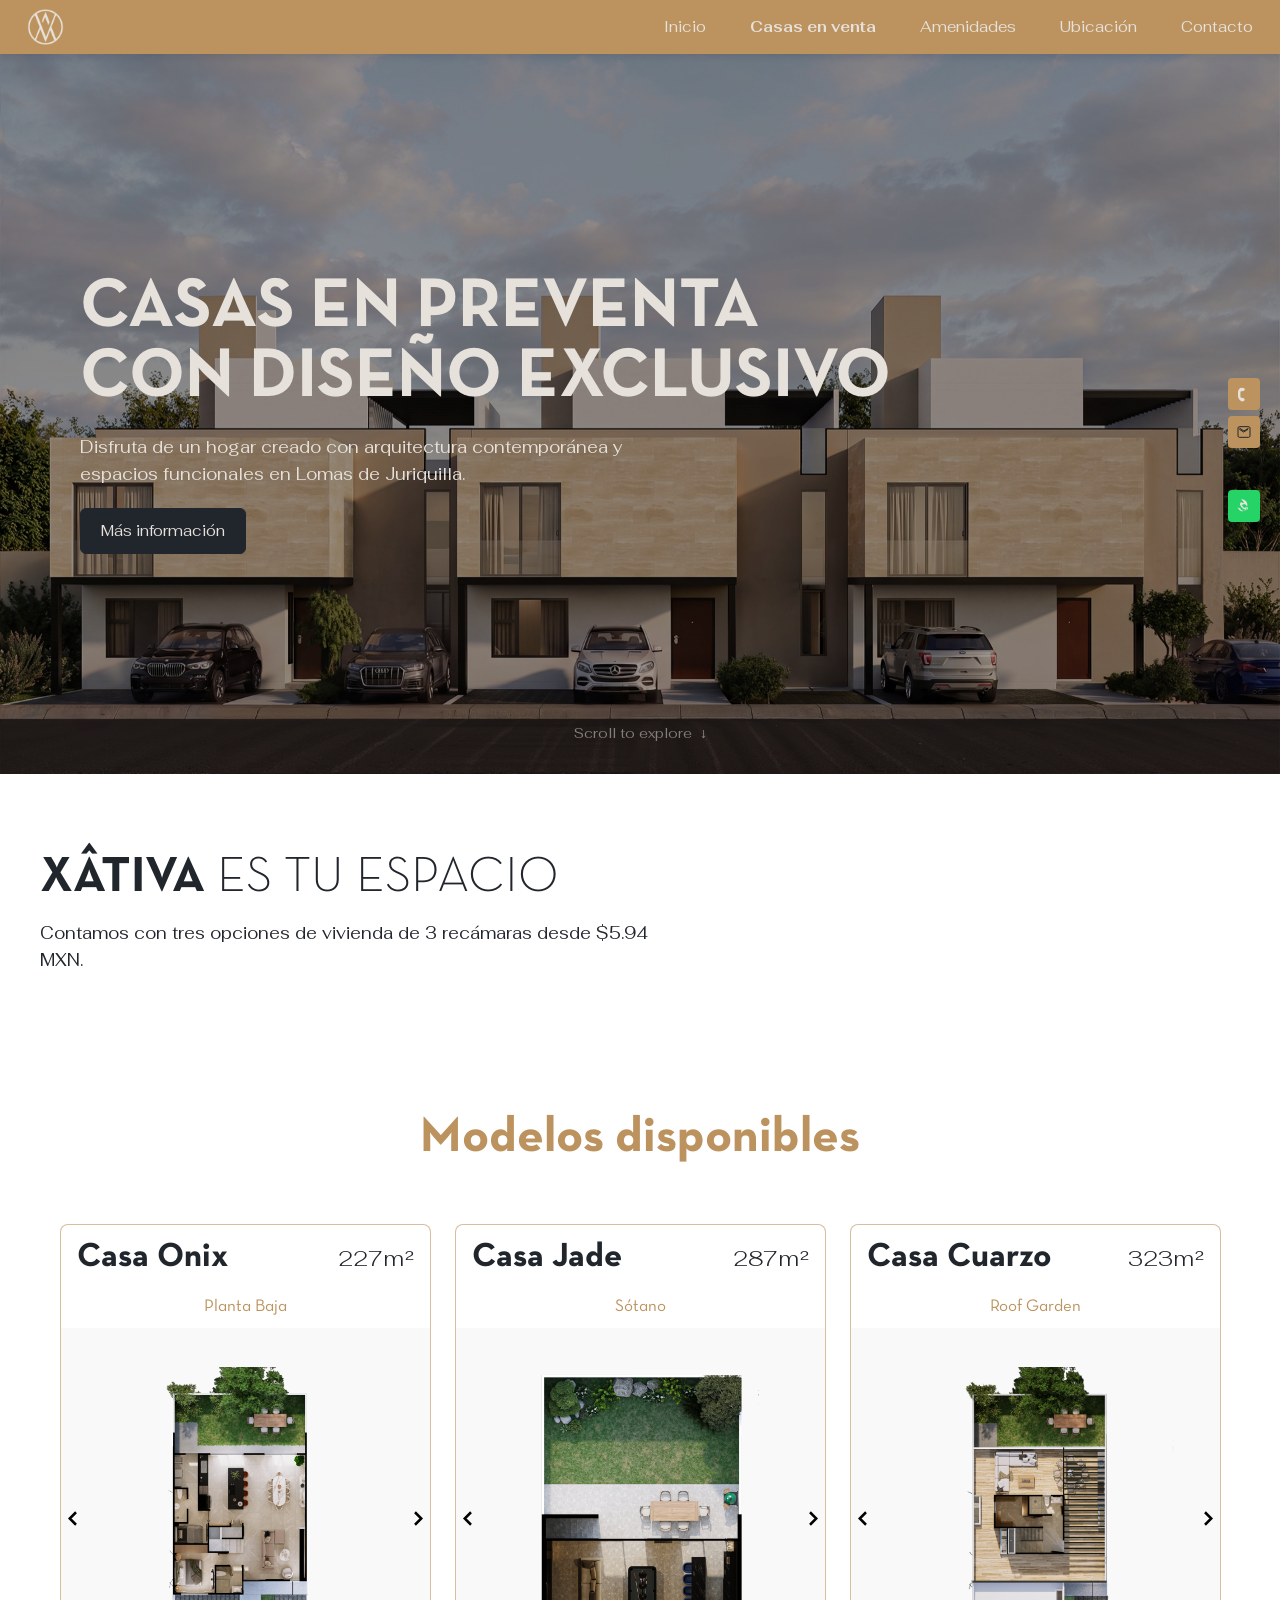
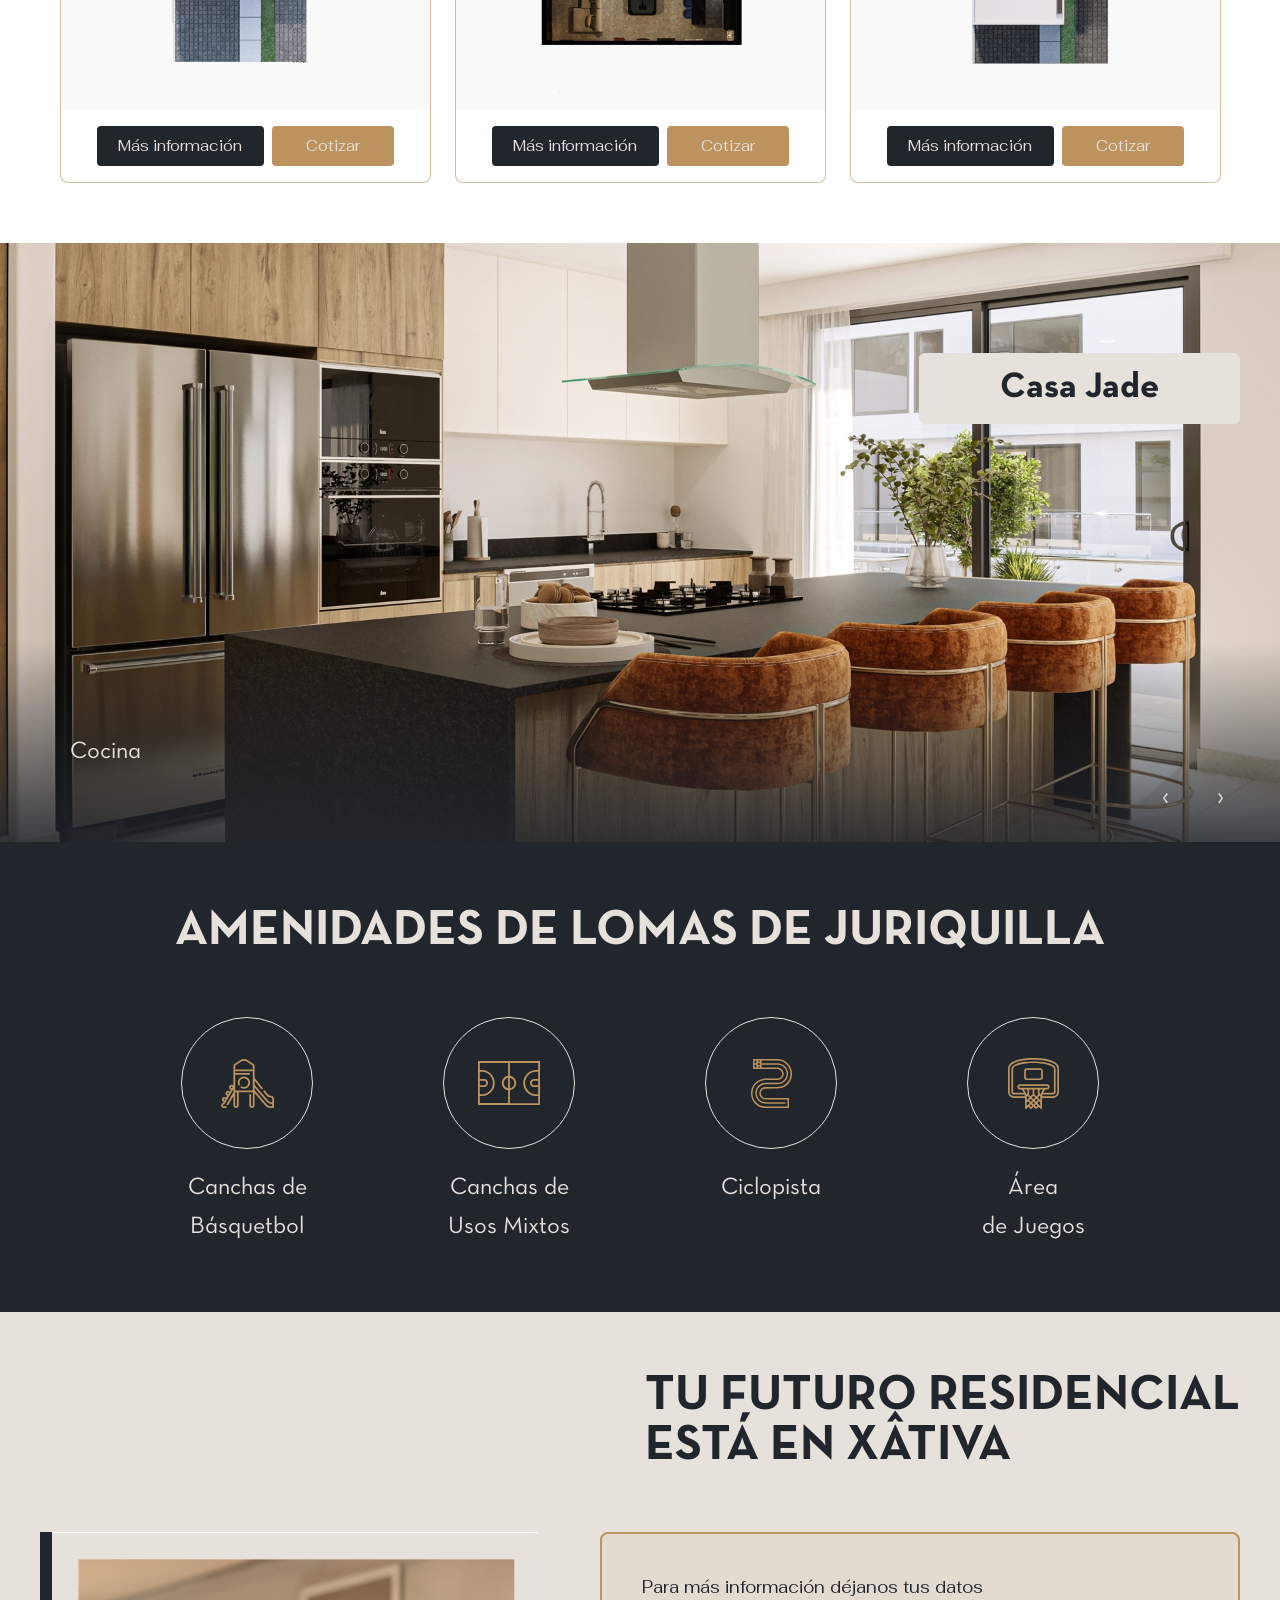
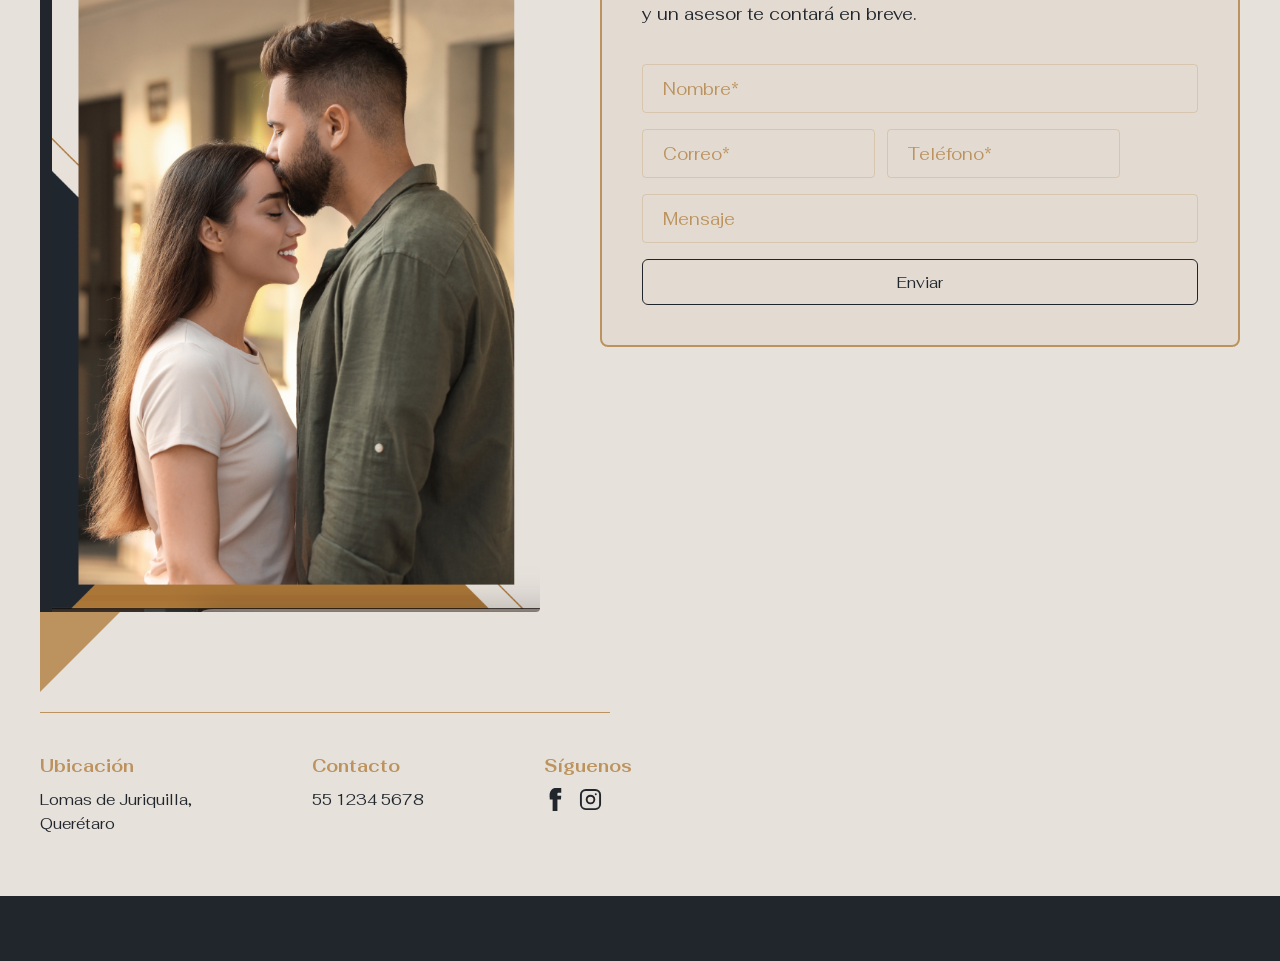
==== commit a2587016: "Fix contact photo format - use PNG instead of JPG - Changed contact-photo to .png format - Image sho" ====
--- a/index.html
+++ b/index.html
@@ -181,7 +181,7 @@
     </div>
     <div class="contact__body">
       <div class="contact__left-section">
-        <img class="contact__photo" src="assets/img/contact-photo.jpg" alt="">
+        <img class="contact__photo" src="assets/img/contact-photo.png" alt="">
       </div>
       <form class="contact__form">
         <p class="contact__lead">Para más información déjanos tus datos y un asesor te contará en breve.</p>
--- a/css/base.css
+++ b/css/base.css
@@ -485,7 +485,7 @@
   gap: 60px;
   margin-bottom: 60px;
   position: relative;
-  flex-direction: row-reverse;
+  align-items: flex-start;
 }
 
 .contact__left-section {
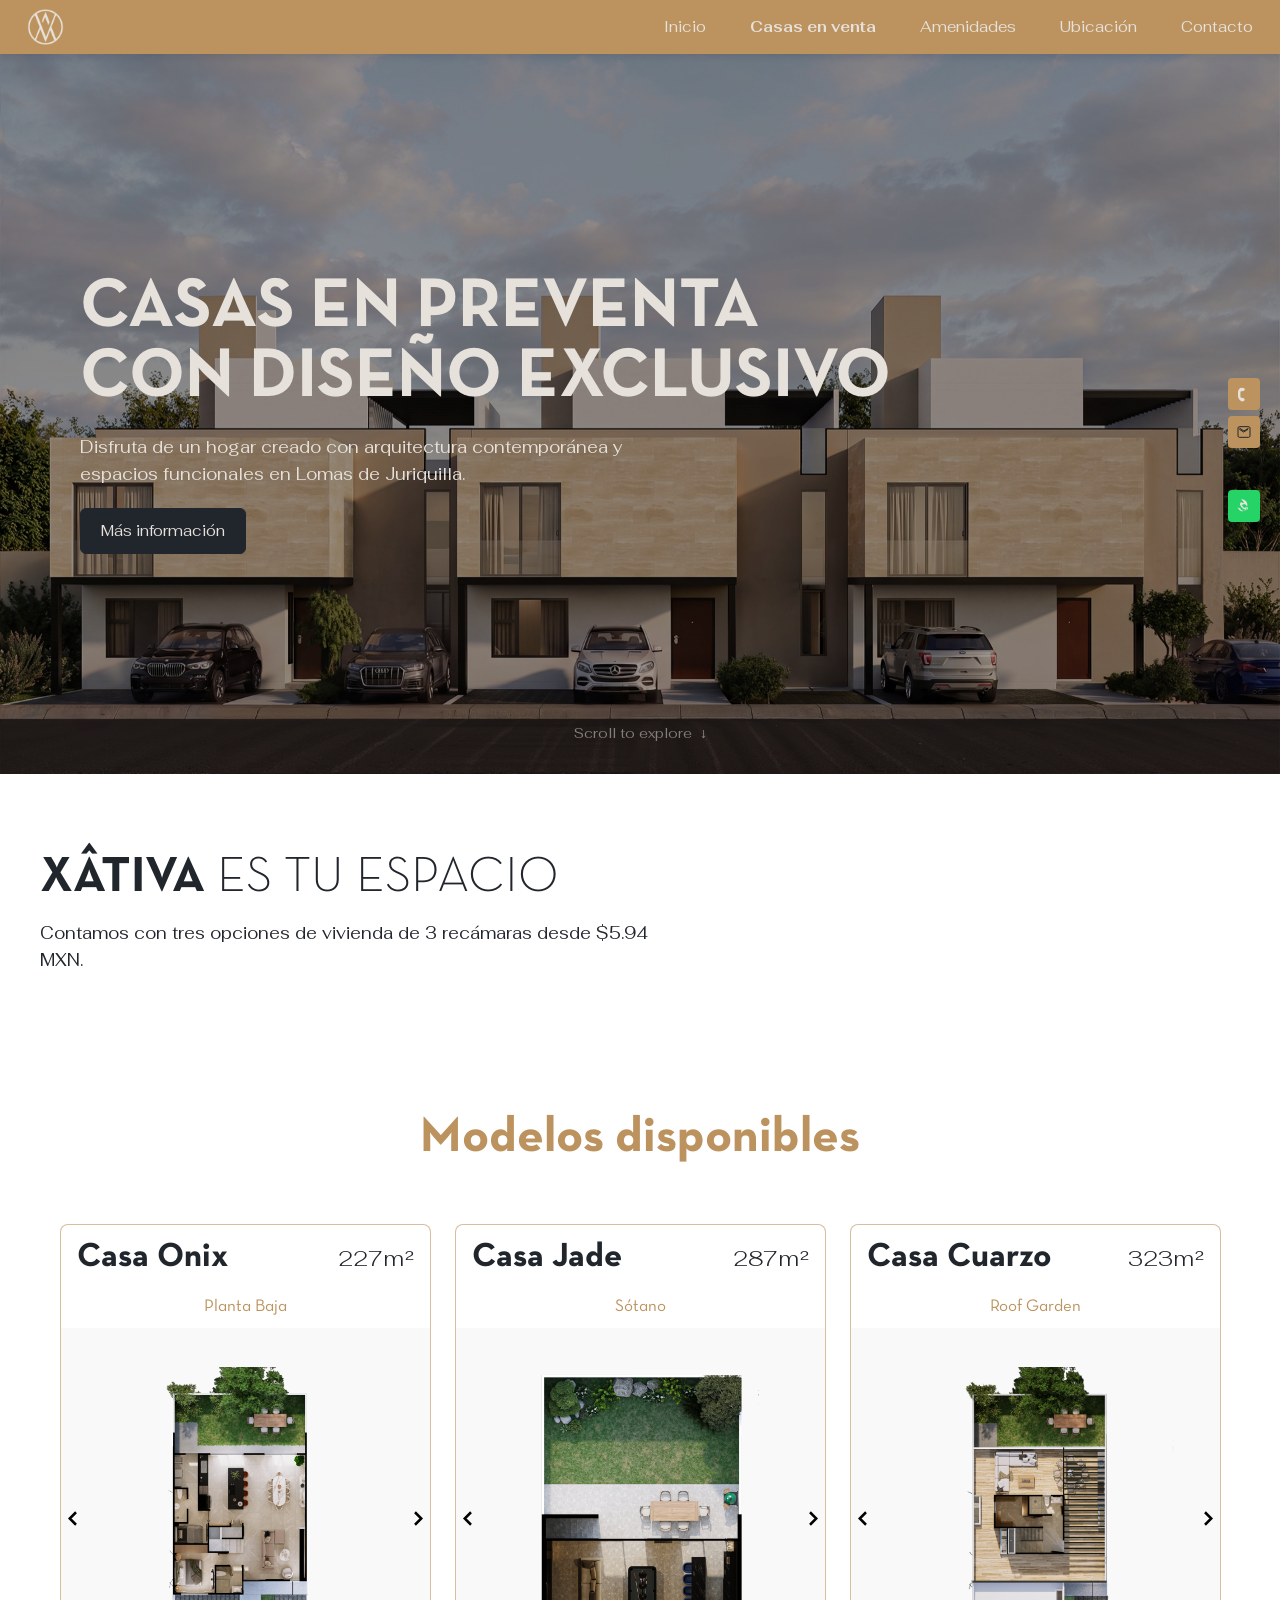
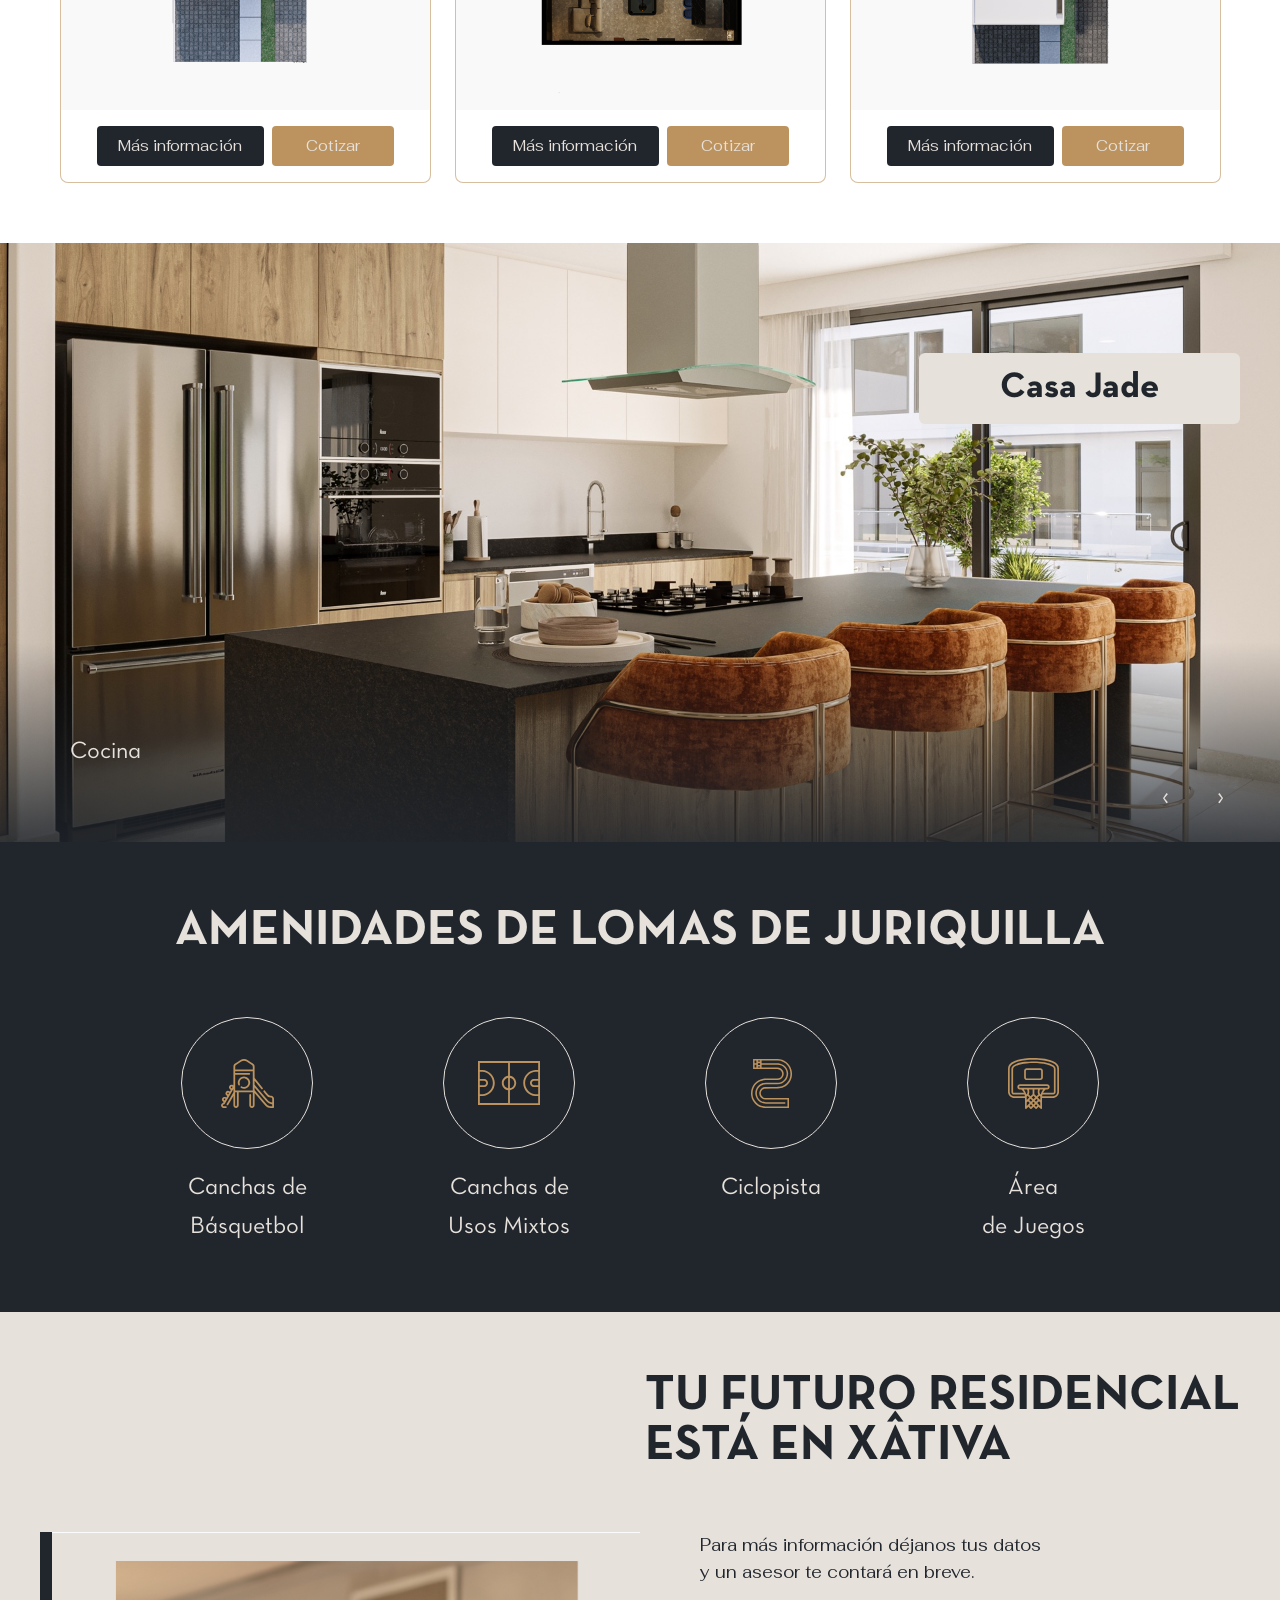
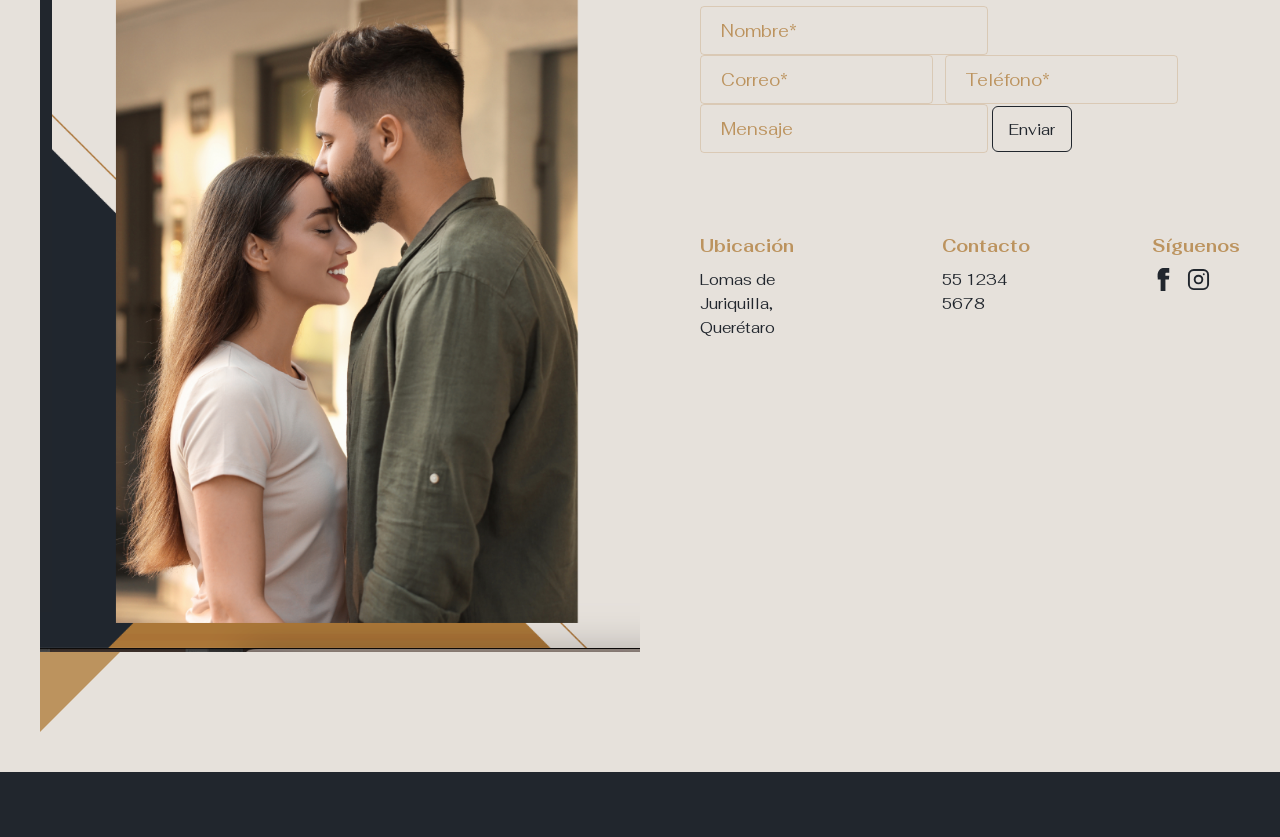
==== commit bab942ae: "Enlarge photo and move contact info to right side - Increased photo width to 600px and height to 720" ====
--- a/index.html
+++ b/index.html
@@ -183,33 +183,34 @@
       <div class="contact__left-section">
         <img class="contact__photo" src="assets/img/contact-photo.png" alt="">
       </div>
-      <form class="contact__form">
-        <p class="contact__lead">Para más información déjanos tus datos y un asesor te contará en breve.</p>
-        <input type="text" placeholder="Nombre*" required>
-        <div class="contact__row">
-          <input type="email" placeholder="Correo*" required>
-          <input type="tel" placeholder="Teléfono*" required>
-        </div>
-        <input type="text" placeholder="Mensaje">
-        <button class="btn-outline btn-outline--dark" type="submit">Enviar</button>
-      </form>
-    </div>
-    <div class="contact__info" id="ubicacion">
-      <hr class="contact__hr">
-      <div class="contact__cols">
-        <div>
-          <h4>Ubicación</h4>
-          <p>Lomas de Juriquilla,<br>Querétaro</p>
-        </div>
-        <div>
-          <h4>Contacto</h4>
-          <p>55 1234 5678</p>
-        </div>
-        <div>
-          <h4>Síguenos</h4>
-          <div class="contact__social">
-            <svg viewBox="0 0 24 24" xmlns="http://www.w3.org/2000/svg"><path d="M9 8h-3v4h3v12h5v-12h3.642l.358-4h-4v-1.667c0-.955.192-1.333 1.115-1.333h2.885v-5c-.489-.07-2.267-.2-4.555-.2-4.51 0-7.614 2.826-7.614 8.029v1.971z"/></svg>
-            <svg viewBox="0 0 24 24" xmlns="http://www.w3.org/2000/svg"><rect x="2" y="2" width="20" height="20" rx="5" fill="none" stroke="currentColor" stroke-width="2"/><circle cx="12" cy="12" r="4" fill="none" stroke="currentColor" stroke-width="2"/><circle cx="17.5" cy="6.5" r="1" fill="currentColor"/></svg>
+      <div class="contact__right-section">
+        <form class="contact__form">
+          <p class="contact__lead">Para más información déjanos tus datos y un asesor te contará en breve.</p>
+          <input type="text" placeholder="Nombre*" required>
+          <div class="contact__row">
+            <input type="email" placeholder="Correo*" required>
+            <input type="tel" placeholder="Teléfono*" required>
+          </div>
+          <input type="text" placeholder="Mensaje">
+          <button class="btn-outline btn-outline--dark" type="submit">Enviar</button>
+        </form>
+        <div class="contact__info" id="ubicacion">
+          <div class="contact__cols">
+            <div>
+              <h4>Ubicación</h4>
+              <p>Lomas de Juriquilla,<br>Querétaro</p>
+            </div>
+            <div>
+              <h4>Contacto</h4>
+              <p>55 1234 5678</p>
+            </div>
+            <div>
+              <h4>Síguenos</h4>
+              <div class="contact__social">
+                <svg viewBox="0 0 24 24" xmlns="http://www.w3.org/2000/svg"><path d="M9 8h-3v4h3v12h5v-12h3.642l.358-4h-4v-1.667c0-.955.192-1.333 1.115-1.333h2.885v-5c-.489-.07-2.267-.2-4.555-.2-4.51 0-7.614 2.826-7.614 8.029v1.971z"/></svg>
+                <svg viewBox="0 0 24 24" xmlns="http://www.w3.org/2000/svg"><rect x="2" y="2" width="20" height="20" rx="5" fill="none" stroke="currentColor" stroke-width="2"/><circle cx="12" cy="12" r="4" fill="none" stroke="currentColor" stroke-width="2"/><circle cx="17.5" cy="6.5" r="1" fill="currentColor"/></svg>
+              </div>
+            </div>
           </div>
         </div>
       </div>
--- a/css/base.css
+++ b/css/base.css
@@ -493,7 +493,7 @@
   flex-direction: column;
   gap: 40px;
   position: relative;
-  flex: 0 0 500px;
+  flex: 0 0 600px;
 }
 
 .contact__body::before {
@@ -517,7 +517,12 @@
   background-color: var(--dark);
 }
 
-.contact__form {
+.contact__right-section {
+  display: flex;
+  flex-direction: column;
+  gap: 40px;
+  flex: 1;
+}
   flex: 1;
   display: flex;
   flex-direction: column;
@@ -567,21 +572,24 @@
 }
 
 .contact__photo {
-  width: 500px;
-  height: 680px;
+  width: 100%;
+  height: 720px;
   object-fit: cover;
-  border-radius: 4px;
+  border-radius: 0px;
 }
 
 .contact__info {
   padding-top: 40px;
+  display: flex;
+  gap: 120px;
+  align-items: flex-start;
 }
 
 .contact__hr {
   border: none;
   border-top: 1px solid var(--gold);
-  width: 570px;
-  margin-bottom: 40px;
+  margin-bottom: 0px;
+  display: none;
 }
 
 .contact__cols {
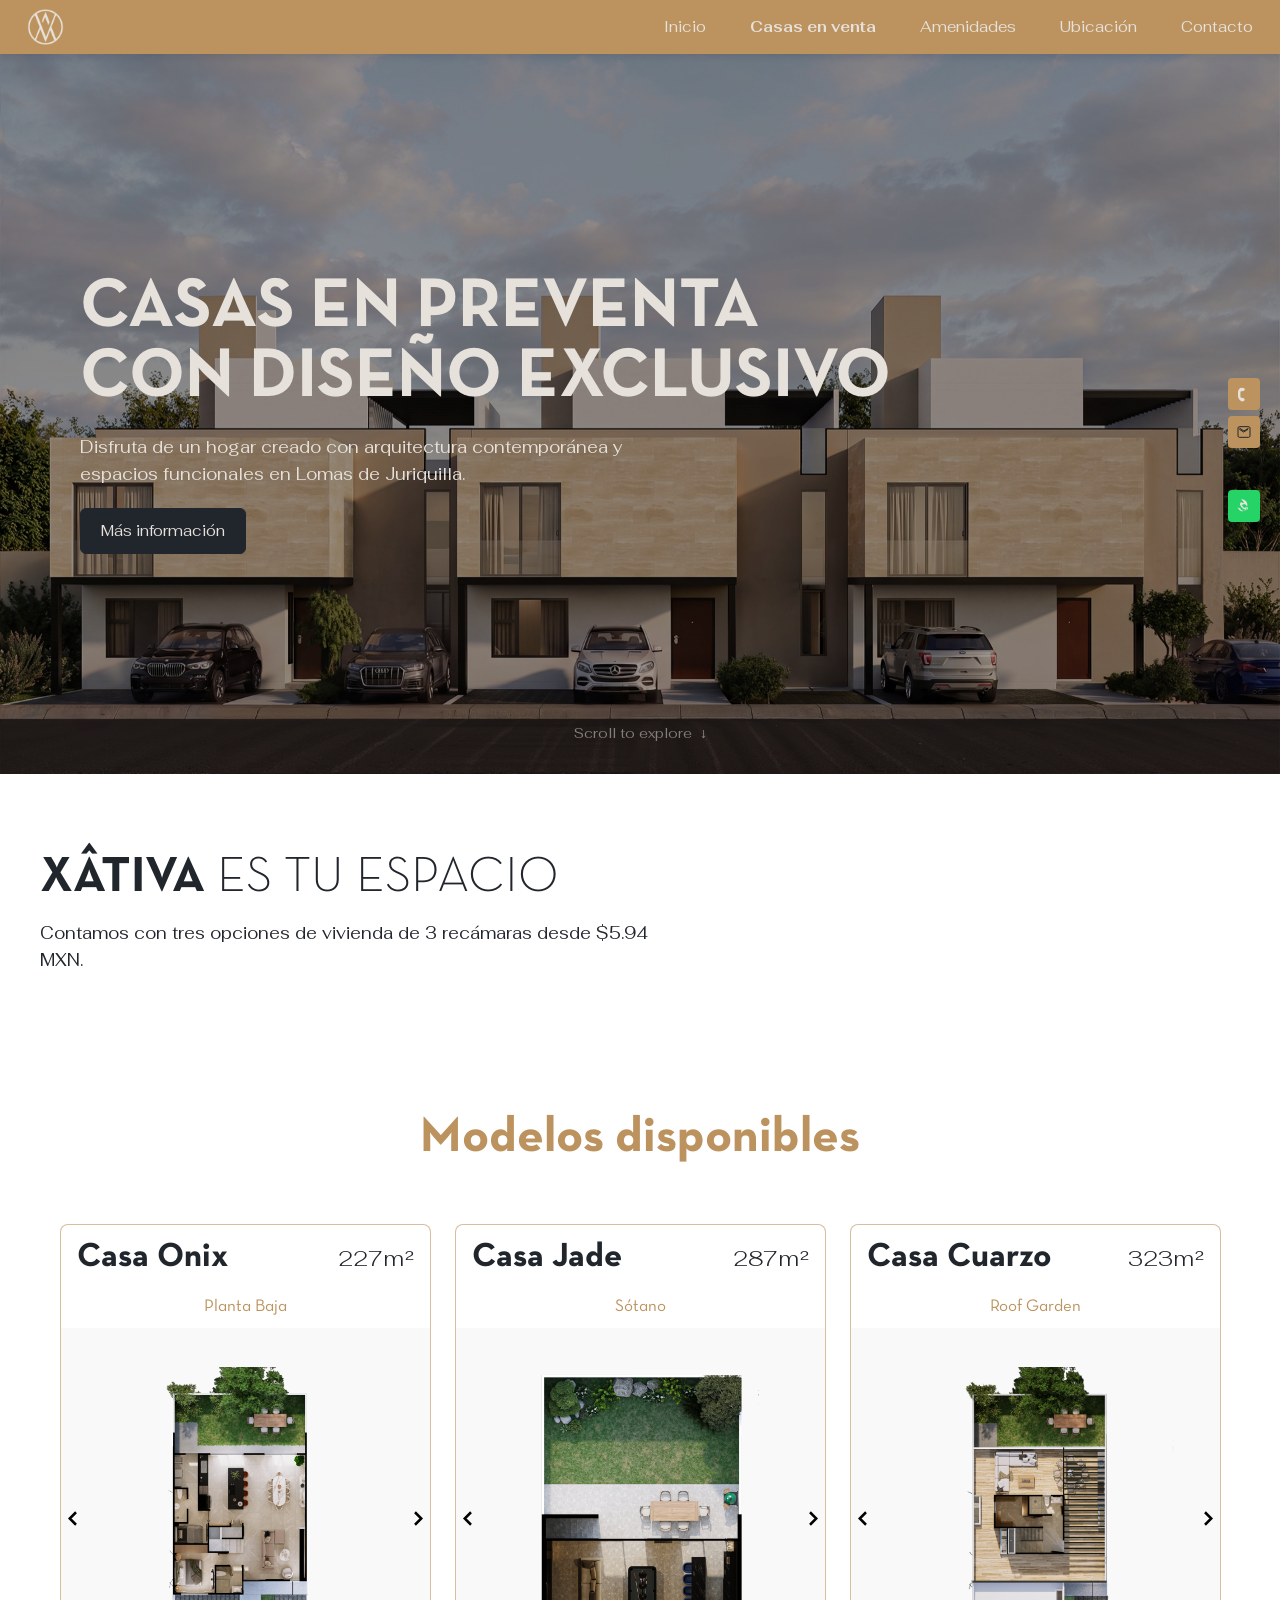
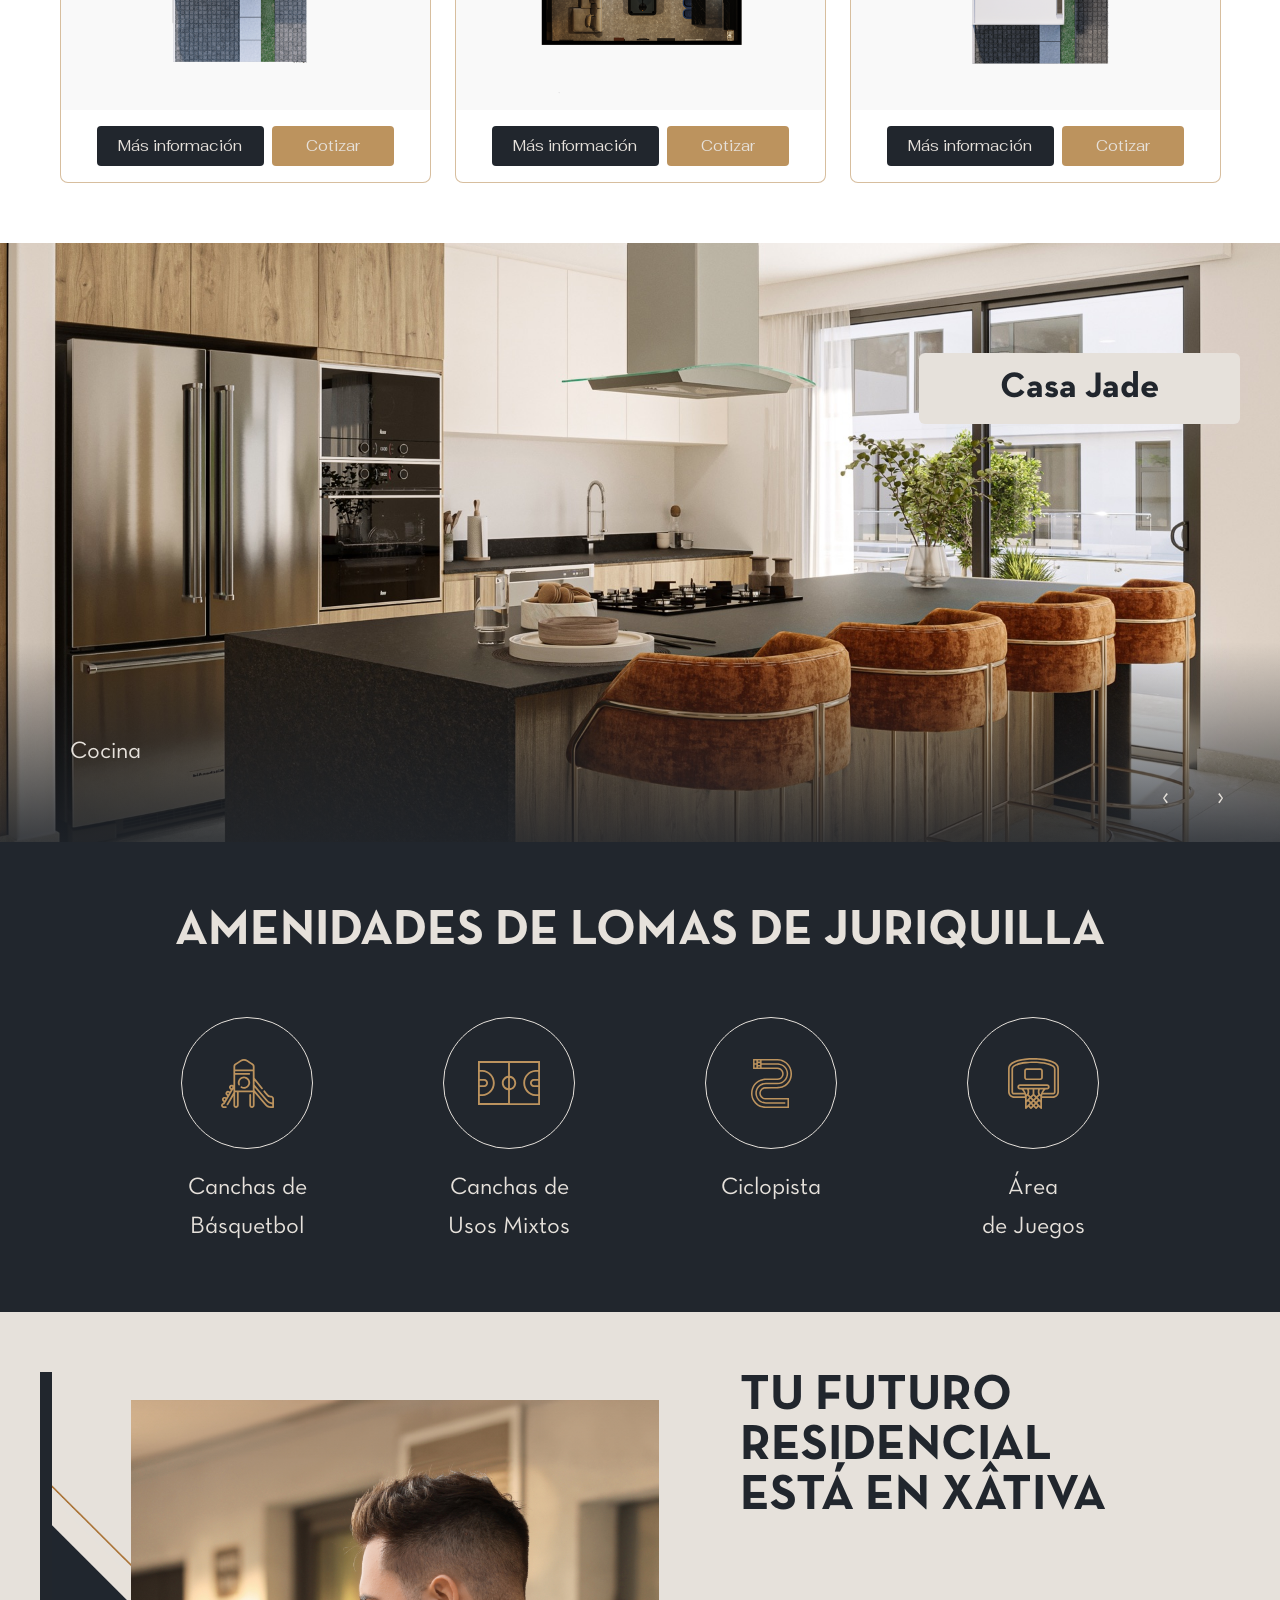
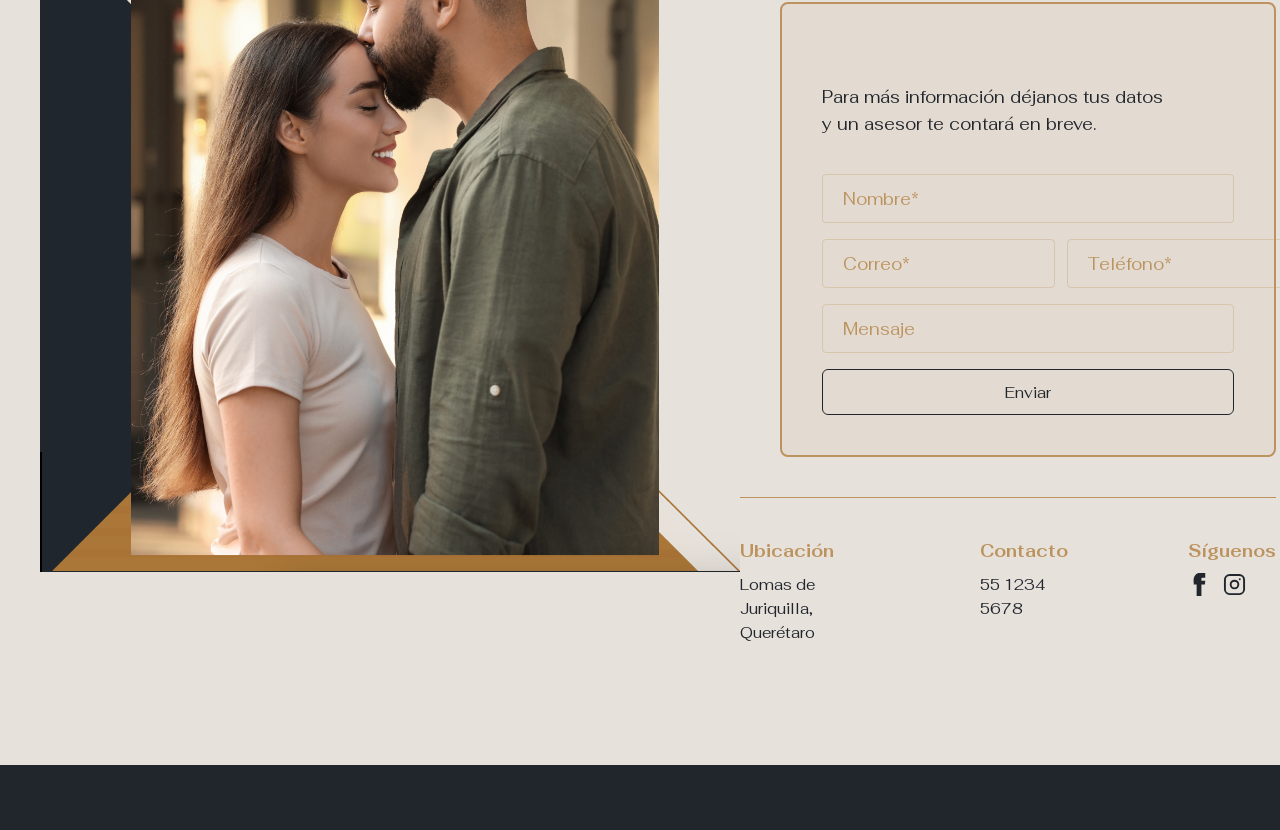
==== commit 3f2de46a: "Reorganize contact layout - title on right side above form - Moved title from contact__top to contac" ====
--- a/index.html
+++ b/index.html
@@ -176,14 +176,12 @@
   </section>
 
   <section class="contact" id="contacto">
-    <div class="contact__top">
-      <h2 class="contact__title">TU FUTURO RESIDENCIAL<br>ESTÁ EN XÂTIVA</h2>
-    </div>
     <div class="contact__body">
       <div class="contact__left-section">
         <img class="contact__photo" src="assets/img/contact-photo.png" alt="">
       </div>
       <div class="contact__right-section">
+        <h2 class="contact__title">TU FUTURO RESIDENCIAL<br>ESTÁ EN XÂTIVA</h2>
         <form class="contact__form">
           <p class="contact__lead">Para más información déjanos tus datos y un asesor te contará en breve.</p>
           <input type="text" placeholder="Nombre*" required>
--- a/css/base.css
+++ b/css/base.css
@@ -478,11 +478,12 @@
   font-weight: 700;
   color: var(--dark);
   line-height: 1.0;
+  margin-bottom: 40px;
 }
 
 .contact__body {
   display: flex;
-  gap: 60px;
+  gap: 0px;
   margin-bottom: 60px;
   position: relative;
   align-items: flex-start;
@@ -493,18 +494,11 @@
   flex-direction: column;
   gap: 40px;
   position: relative;
-  flex: 0 0 600px;
+  flex: 0 0 700px;
 }
 
 .contact__body::before {
-  content: '';
-  position: absolute;
-  bottom: -80px;
-  left: 0;
-  width: 0;
-  height: 0;
-  border-left: 120px solid var(--gold);
-  border-bottom: 120px solid transparent;
+  display: none;
 }
 
 .contact__body::after {
@@ -523,15 +517,18 @@
   gap: 40px;
   flex: 1;
 }
+
+.contact__form {
   flex: 1;
   display: flex;
   flex-direction: column;
   gap: 16px;
   width: 496px;
   border: 2px solid var(--gold);
-  padding: 40px;
+  padding: 80px 40px 40px;
   background-color: rgba(188, 147, 94, 0.08);
   border-radius: 8px;
+  margin-left: 40px;
 }
 
 .contact__form button.btn-outline {
@@ -573,7 +570,7 @@
 
 .contact__photo {
   width: 100%;
-  height: 720px;
+  height: 800px;
   object-fit: cover;
   border-radius: 0px;
 }
@@ -583,6 +580,7 @@
   display: flex;
   gap: 120px;
   align-items: flex-start;
+  border-top: 1px solid var(--gold);
 }
 
 .contact__hr {
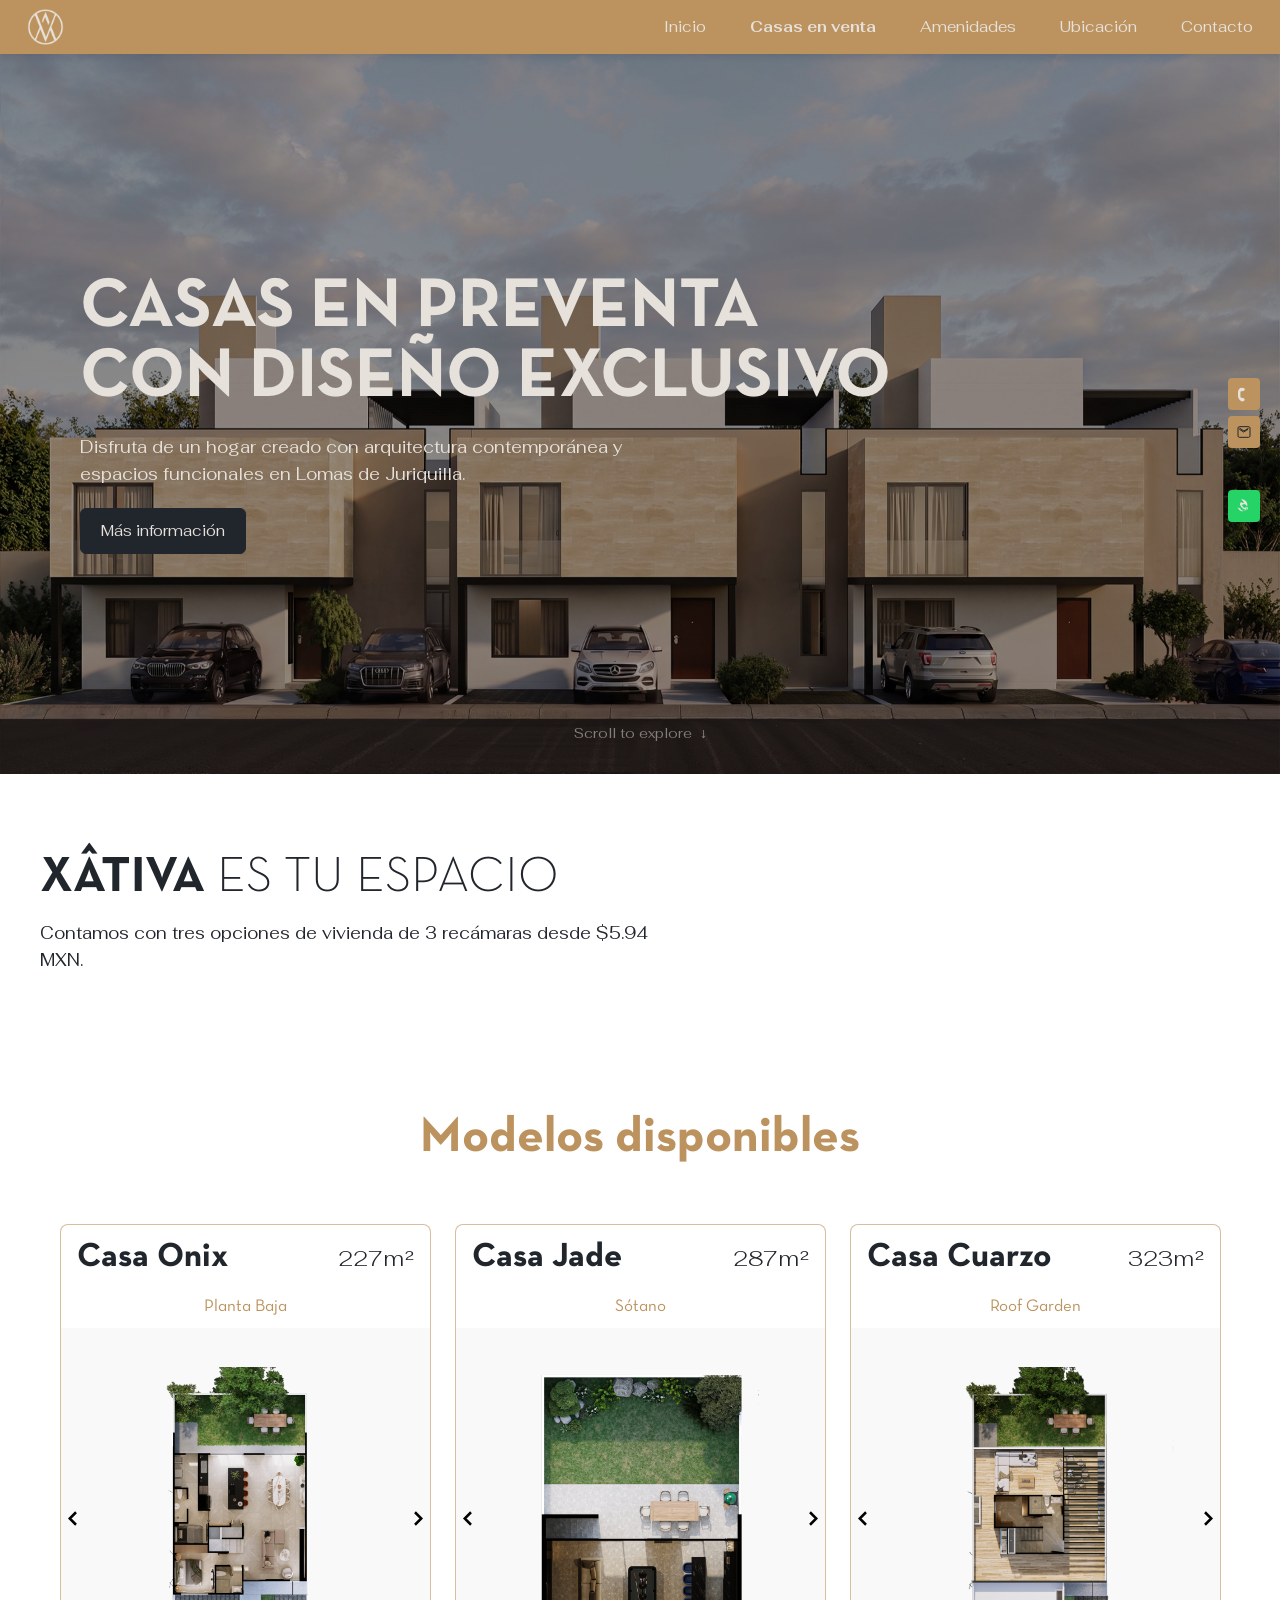
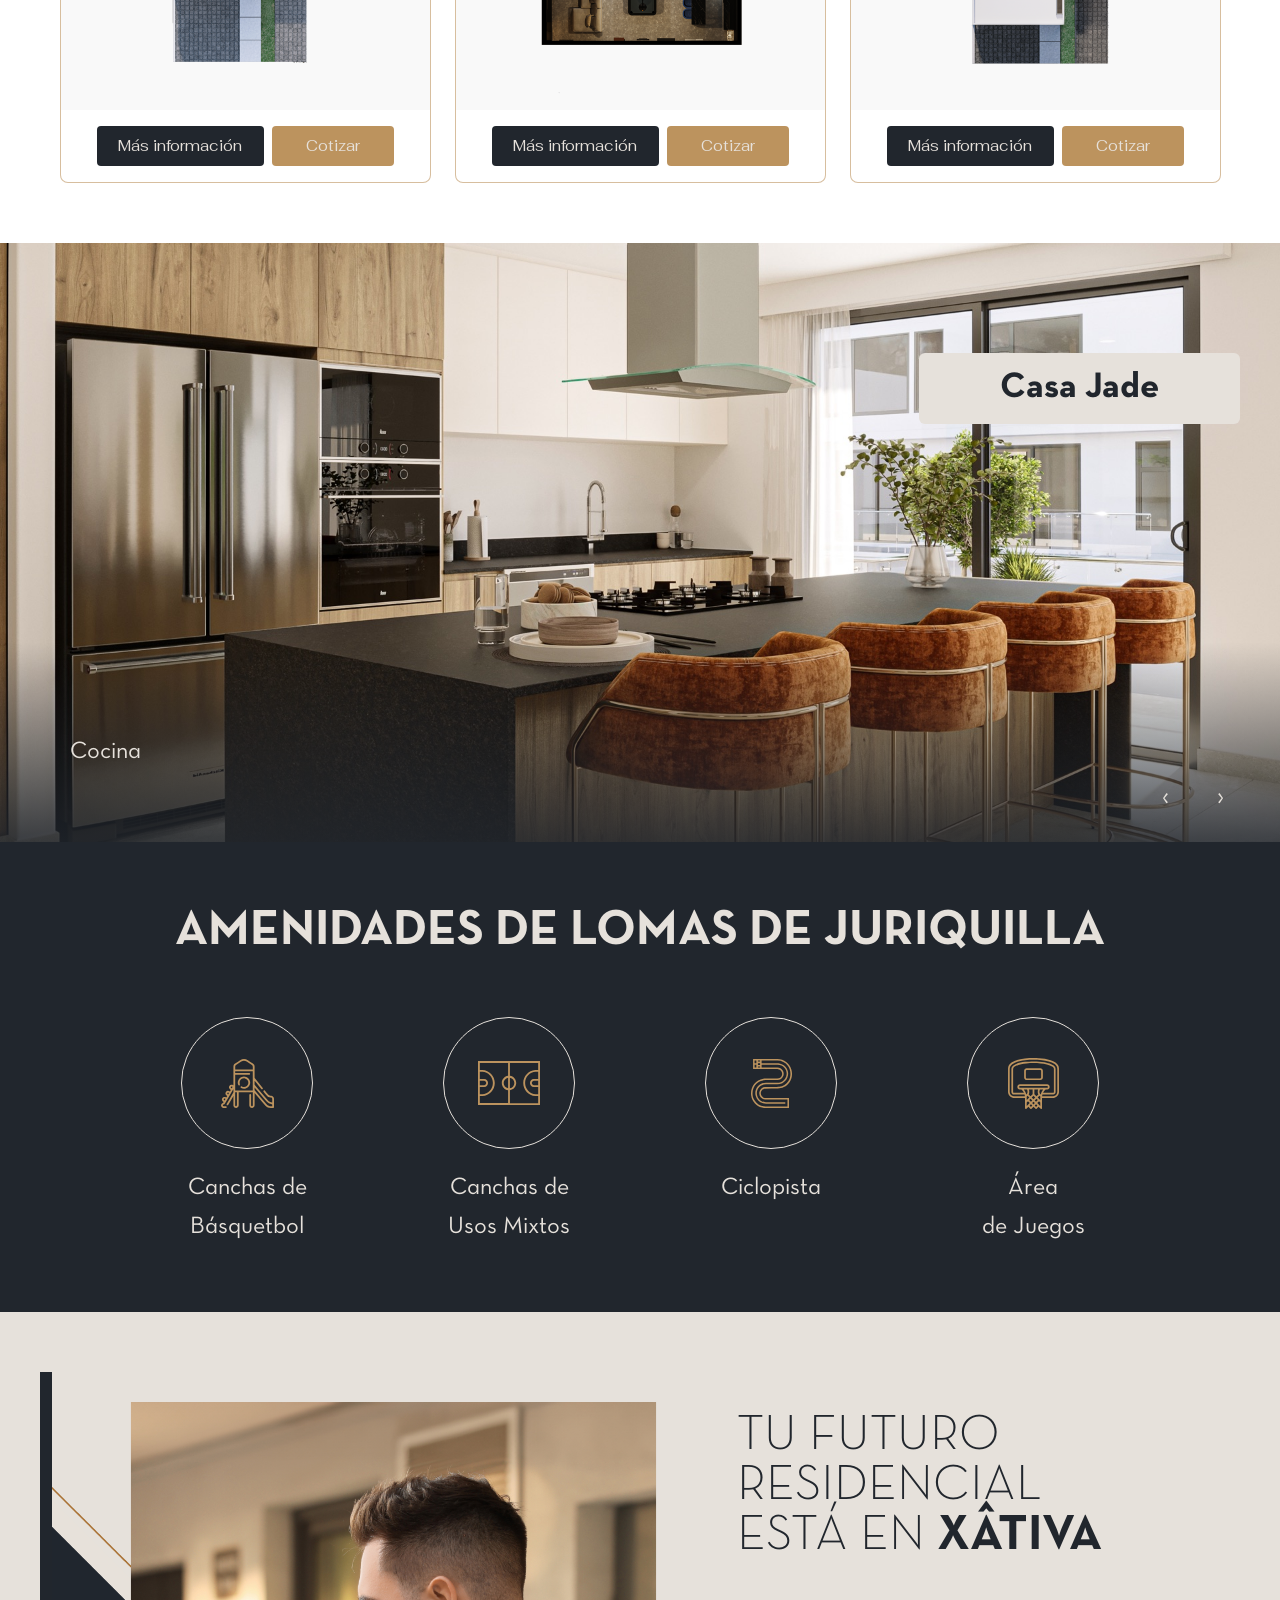
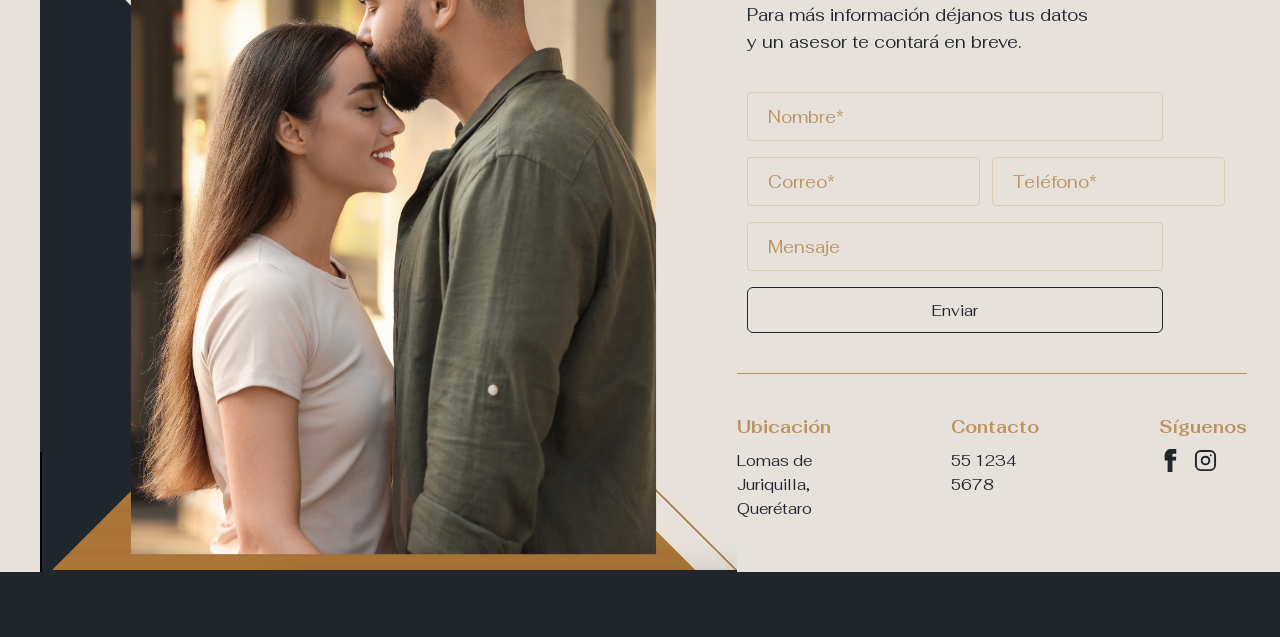
==== commit bfd00c22: "Change title typography - Light for text, Bold for XÂTIVA - Title font-weight: 300 (Light) - XÂTIVA " ====
--- a/index.html
+++ b/index.html
@@ -181,7 +181,7 @@
         <img class="contact__photo" src="assets/img/contact-photo.png" alt="">
       </div>
       <div class="contact__right-section">
-        <h2 class="contact__title">TU FUTURO RESIDENCIAL<br>ESTÁ EN XÂTIVA</h2>
+        <h2 class="contact__title">TU FUTURO RESIDENCIAL<br>ESTÁ EN <span class="contact__title--bold">XÂTIVA</span></h2>
         <form class="contact__form">
           <p class="contact__lead">Para más información déjanos tus datos y un asesor te contará en breve.</p>
           <input type="text" placeholder="Nombre*" required>
--- a/css/base.css
+++ b/css/base.css
@@ -452,7 +452,7 @@
 /* Contact Section */
 .contact {
   background-color: var(--cream);
-  padding: 60px 40px;
+  padding: 60px 40px 0px;
 }
 
 .contact__top {
@@ -475,16 +475,21 @@
 .contact__title {
   font-family: 'Neutra Text', serif;
   font-size: 50px;
-  font-weight: 700;
+  font-weight: 300;
   color: var(--dark);
   line-height: 1.0;
   margin-bottom: 40px;
+  margin-top: 40px;
+}
+
+.contact__title--bold {
+  font-weight: 700;
 }
 
 .contact__body {
   display: flex;
   gap: 0px;
-  margin-bottom: 60px;
+  margin-bottom: 0px;
   position: relative;
   align-items: flex-start;
 }
@@ -494,7 +499,8 @@
   flex-direction: column;
   gap: 40px;
   position: relative;
-  flex: 0 0 700px;
+  flex: 0 0 auto;
+  margin-right: 0;
 }
 
 .contact__body::before {
@@ -524,11 +530,12 @@
   flex-direction: column;
   gap: 16px;
   width: 496px;
-  border: 2px solid var(--gold);
+  border: none;
   padding: 80px 40px 40px;
-  background-color: rgba(188, 147, 94, 0.08);
+  background-color: transparent;
   border-radius: 8px;
-  margin-left: 40px;
+  margin-left: -30px;
+  margin-top: -120px;
 }
 
 .contact__form button.btn-outline {
@@ -577,10 +584,12 @@
 
 .contact__info {
   padding-top: 40px;
-  display: flex;
-  gap: 120px;
+  padding-left: 0px;
+  display: flex;
+  gap: 20px;
   align-items: flex-start;
   border-top: 1px solid var(--gold);
+  margin-top: -40px;
 }
 
 .contact__hr {
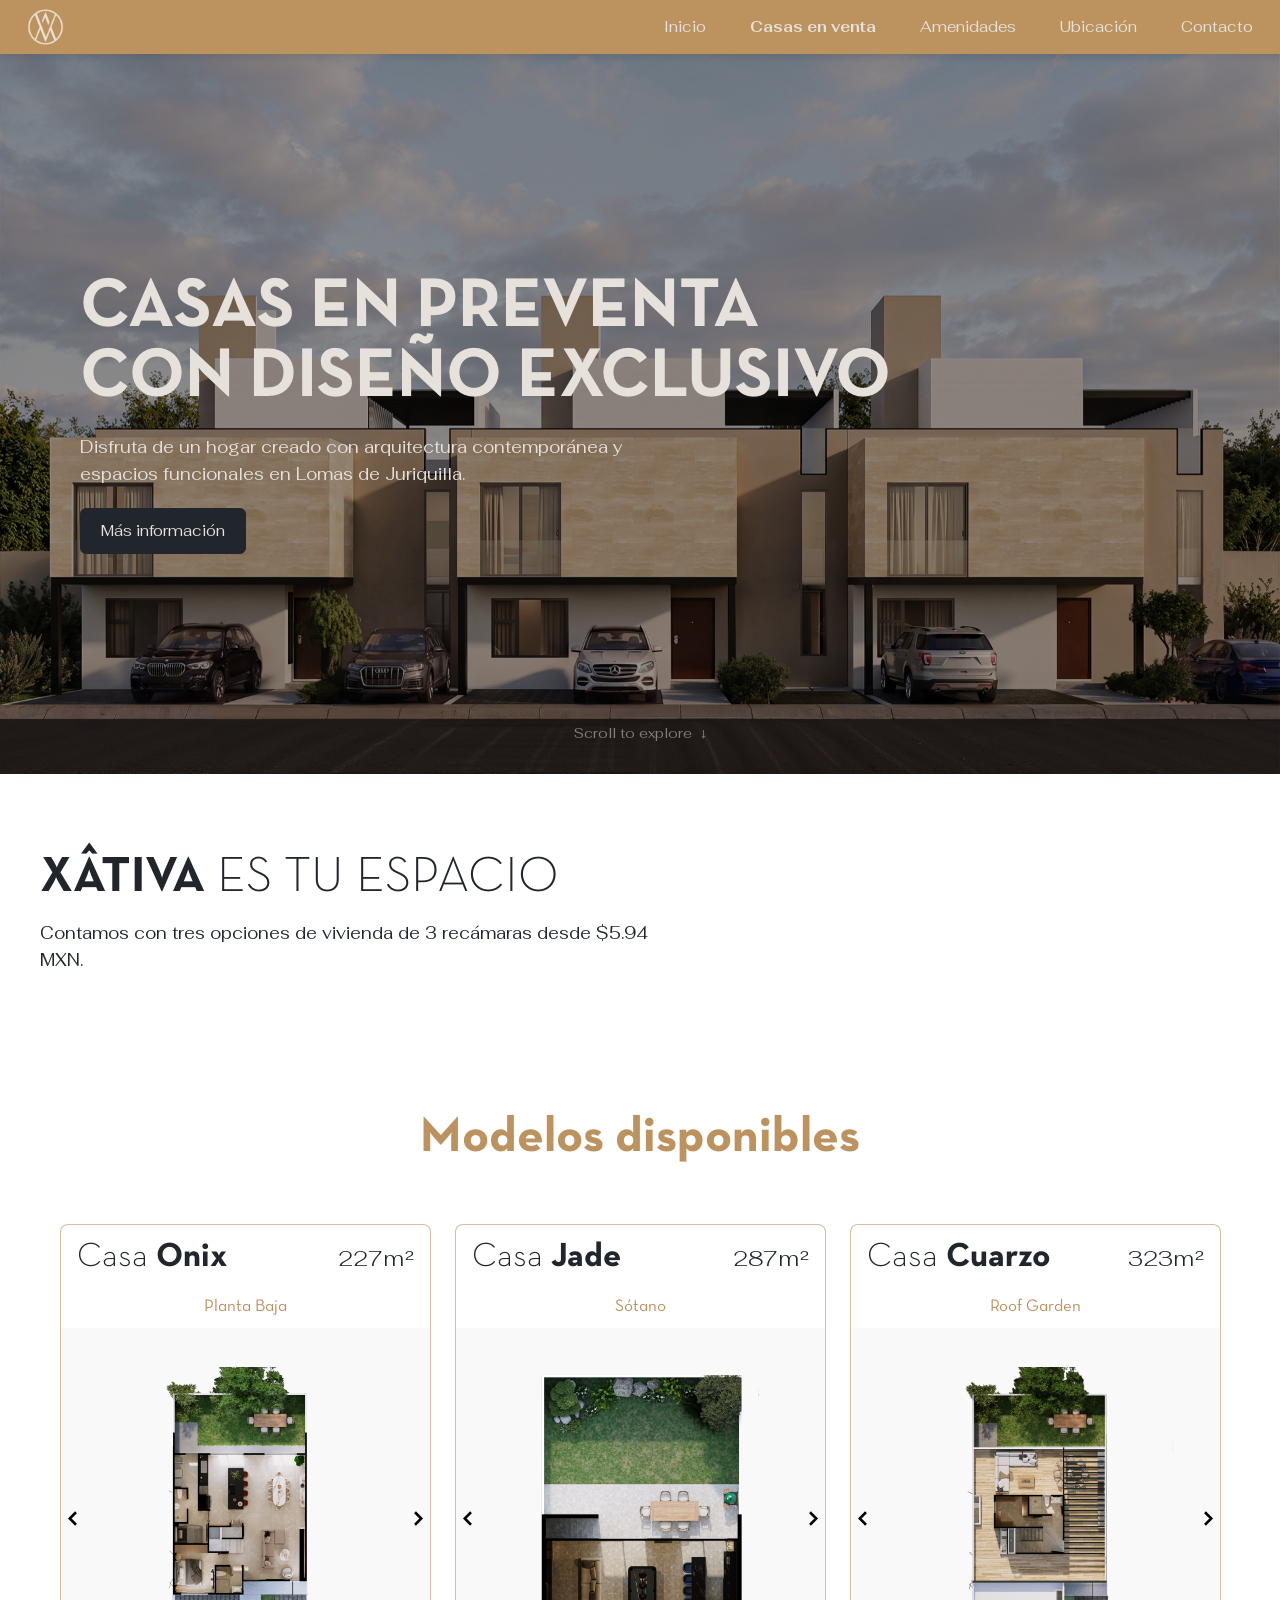
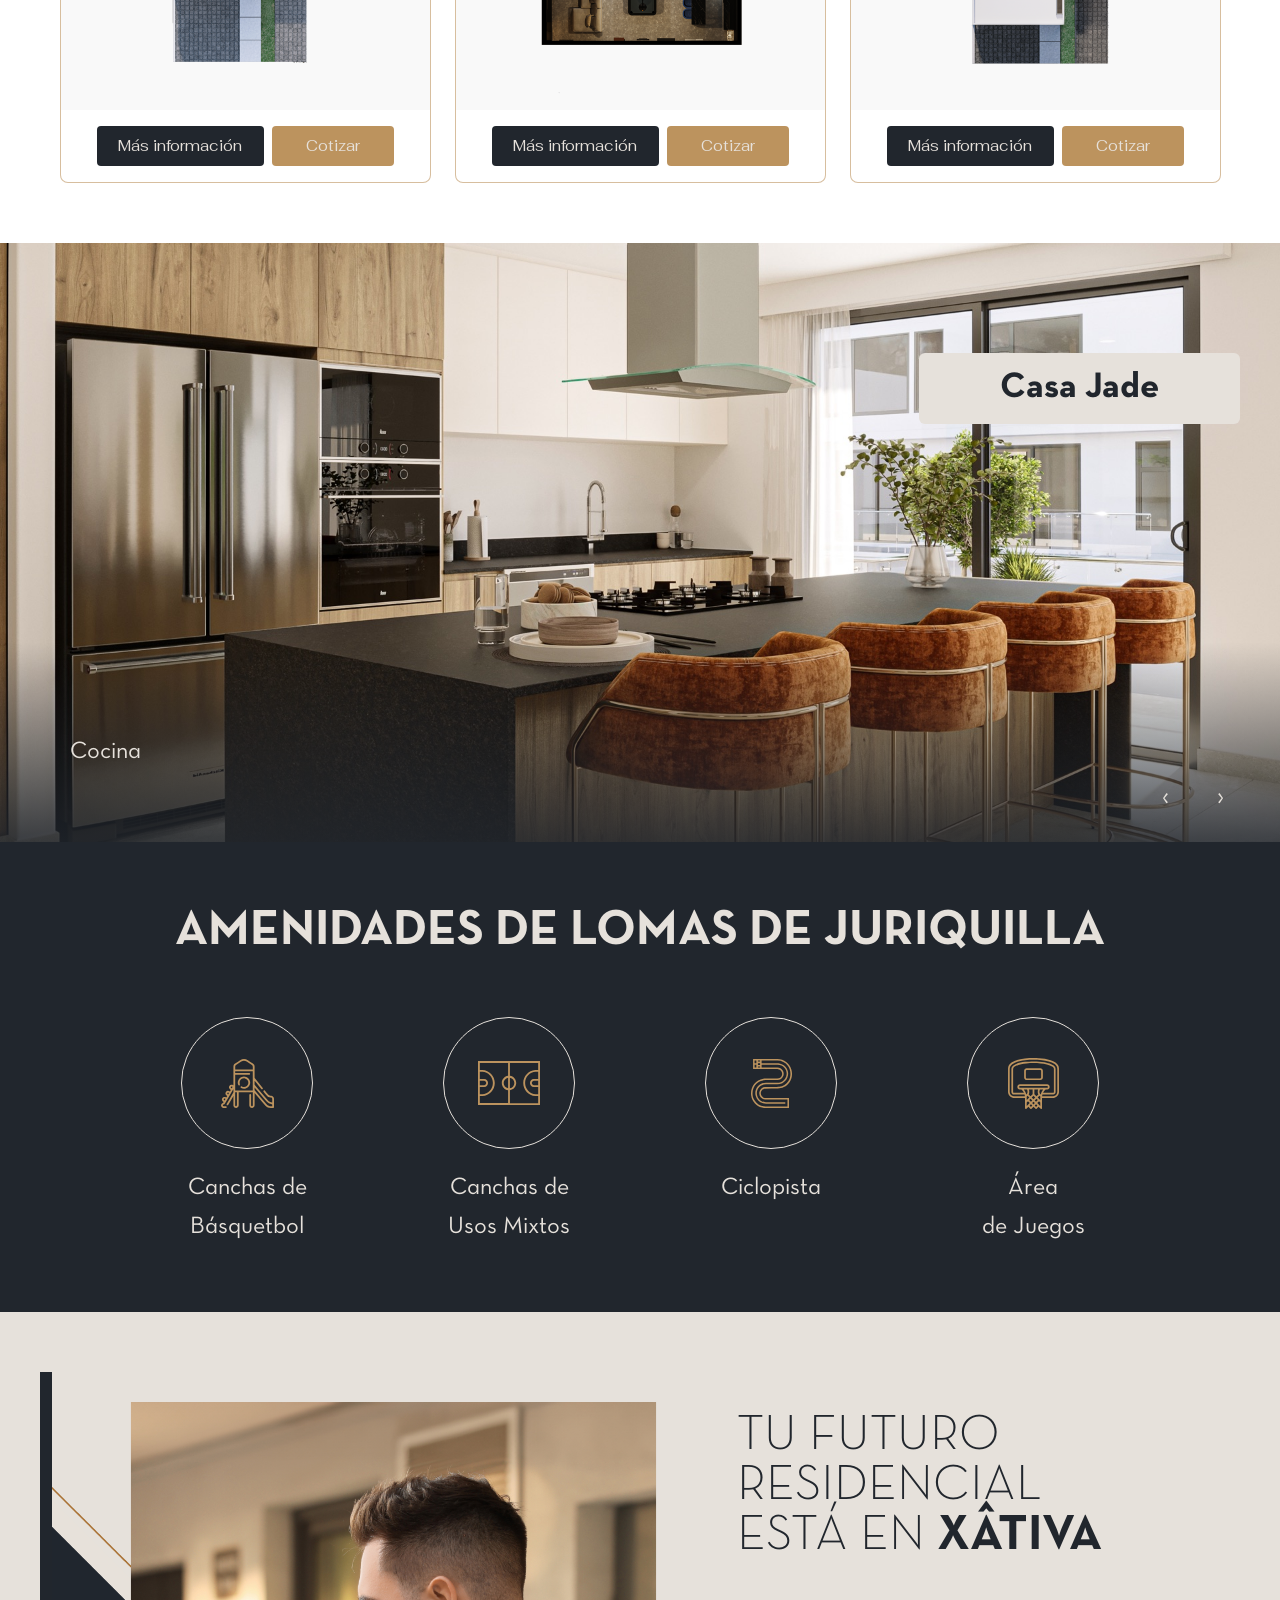
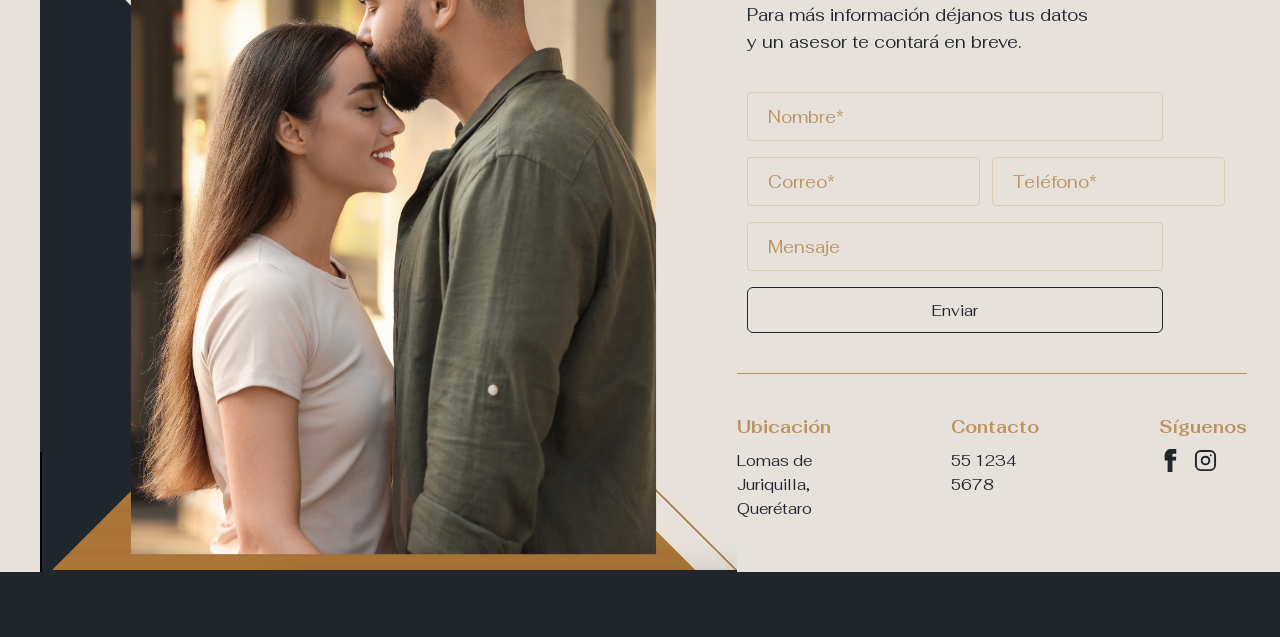
==== commit 9ea0938d: "Apply light typography to Casa in model cards - Changed \"Casa\" to light weight (300) in index.html" ====
--- a/index.html
+++ b/index.html
@@ -43,7 +43,7 @@
     <div class="models__grid">
       <div class="model-card">
         <div class="model-card__header">
-          <h3 class="model-card__name">Casa Onix</h3>
+          <h3 class="model-card__name"><span class="model-card__name--light">Casa</span> Onix</h3>
           <span class="model-card__area">227m²</span>
         </div>
         <div class="model-card__label">Planta Baja</div>
@@ -70,7 +70,7 @@
 
       <div class="model-card">
         <div class="model-card__header">
-          <h3 class="model-card__name">Casa Jade</h3>
+          <h3 class="model-card__name"><span class="model-card__name--light">Casa</span> Jade</h3>
           <span class="model-card__area">287m²</span>
         </div>
         <div class="model-card__label">Sótano</div>
@@ -97,7 +97,7 @@
 
       <div class="model-card">
         <div class="model-card__header">
-          <h3 class="model-card__name">Casa Cuarzo</h3>
+          <h3 class="model-card__name"><span class="model-card__name--light">Casa</span> Cuarzo</h3>
           <span class="model-card__area">323m²</span>
         </div>
         <div class="model-card__label">Roof Garden</div>
--- a/css/base.css
+++ b/css/base.css
@@ -309,14 +309,7 @@
 
 /* Floating Buttons */
 .floating {
-  position: fixed;
-  right: 20px;
-  top: 50%;
-  transform: translateY(-50%);
-  display: flex;
-  flex-direction: column;
-  gap: 6px;
-  z-index: 999;
+  display: none;
 }
 
 .floating__btn {
@@ -602,6 +595,8 @@
 .contact__cols {
   display: flex;
   gap: 120px;
+  justify-content: space-between;
+  flex: 1;
 }
 
 .contact__cols h4 {
@@ -649,21 +644,79 @@
     flex-direction: column;
   }
 
+  .contact {
+    padding: 40px 20px 0px;
+  }
+
+  .contact__left-section {
+    width: 100%;
+  }
+
+  .contact__right-section {
+    width: 100%;
+    gap: 20px;
+  }
+
+  .contact__title {
+    font-size: 36px;
+    margin-top: 20px;
+    margin-bottom: 20px;
+  }
+
   .contact__photo {
     width: 100%;
     height: auto;
+    margin-bottom: 20px;
+  }
+
+  .contact__form {
+    width: 100%;
+    padding: 40px 20px 20px;
+    margin-left: 0;
+    margin-top: 0;
+    gap: 12px;
+  }
+
+  .contact__lead {
+    max-width: 100%;
+    font-size: 15px;
+    margin-bottom: 16px;
+  }
+
+  .contact__row {
+    grid-template-columns: 1fr;
+    gap: 12px;
+  }
+
+  .contact__form input {
+    height: 44px;
+    font-size: 15px;
+  }
+
+  .contact__form button {
+    height: 44px;
+  }
+
+  .contact__info {
+    padding-top: 20px;
+    margin-top: 0;
+    flex-direction: row;
+    gap: 20px;
+    justify-content: space-between;
   }
 
   .contact__cols {
-    flex-direction: column;
+    flex-direction: row;
     gap: 30px;
+    justify-content: space-between;
+    width: 100%;
   }
 
   .contact__hr {
     width: 100%;
   }
 
-  .contact__lead {
-    max-width: 100%;
-  }
-}
+  .contact__body::after {
+    display: none;
+  }
+}
--- a/css/main.css
+++ b/css/main.css
@@ -82,6 +82,10 @@
   color: var(--dark);
   flex: 1;
   line-height: 1.0;
+}
+
+.model-card__name--light {
+  font-weight: 300;
 }
 
 .model-card__area {
@@ -322,8 +326,22 @@
     font-size: 36px;
   }
 
+  .intro p {
+    font-size: 15px;
+  }
+
+  .models {
+    padding: 40px 20px;
+  }
+
+  .models__title {
+    font-size: 36px;
+    margin-bottom: 30px;
+  }
+
   .models__grid {
     flex-direction: column;
+    gap: 16px;
   }
 
   .model-card {
@@ -331,8 +349,39 @@
     width: 100%;
   }
 
+  .model-card__name {
+    font-size: 24px;
+  }
+
+  .model-card__area {
+    font-size: 18px;
+  }
+
+  .model-card__image {
+    height: 250px;
+  }
+
+  .model-card__buttons {
+    flex-direction: column;
+    padding: 12px;
+    gap: 8px;
+  }
+
+  .model-card__btn {
+    width: 100%;
+    height: 40px;
+  }
+
+  .model-card__btn--info {
+    width: 100%;
+  }
+
+  .model-card__btn--quote {
+    width: 100%;
+  }
+
   .gallery {
-    height: 400px;
+    height: 350px;
   }
 
   .gallery__chip {
@@ -340,20 +389,26 @@
     right: 20px;
     min-width: auto;
     padding: 12px 16px;
+    width: auto;
+    height: auto;
   }
 
   .gallery__chip-text {
-    font-size: 24px;
+    font-size: 20px;
   }
 
   .gallery__caption {
     bottom: 50px;
     left: 20px;
-    font-size: 18px;
+    font-size: 16px;
   }
 
   .gallery__controls {
     bottom: 20px;
     right: 20px;
   }
-}
+
+  .gallery__arrow {
+    font-size: 20px;
+  }
+}
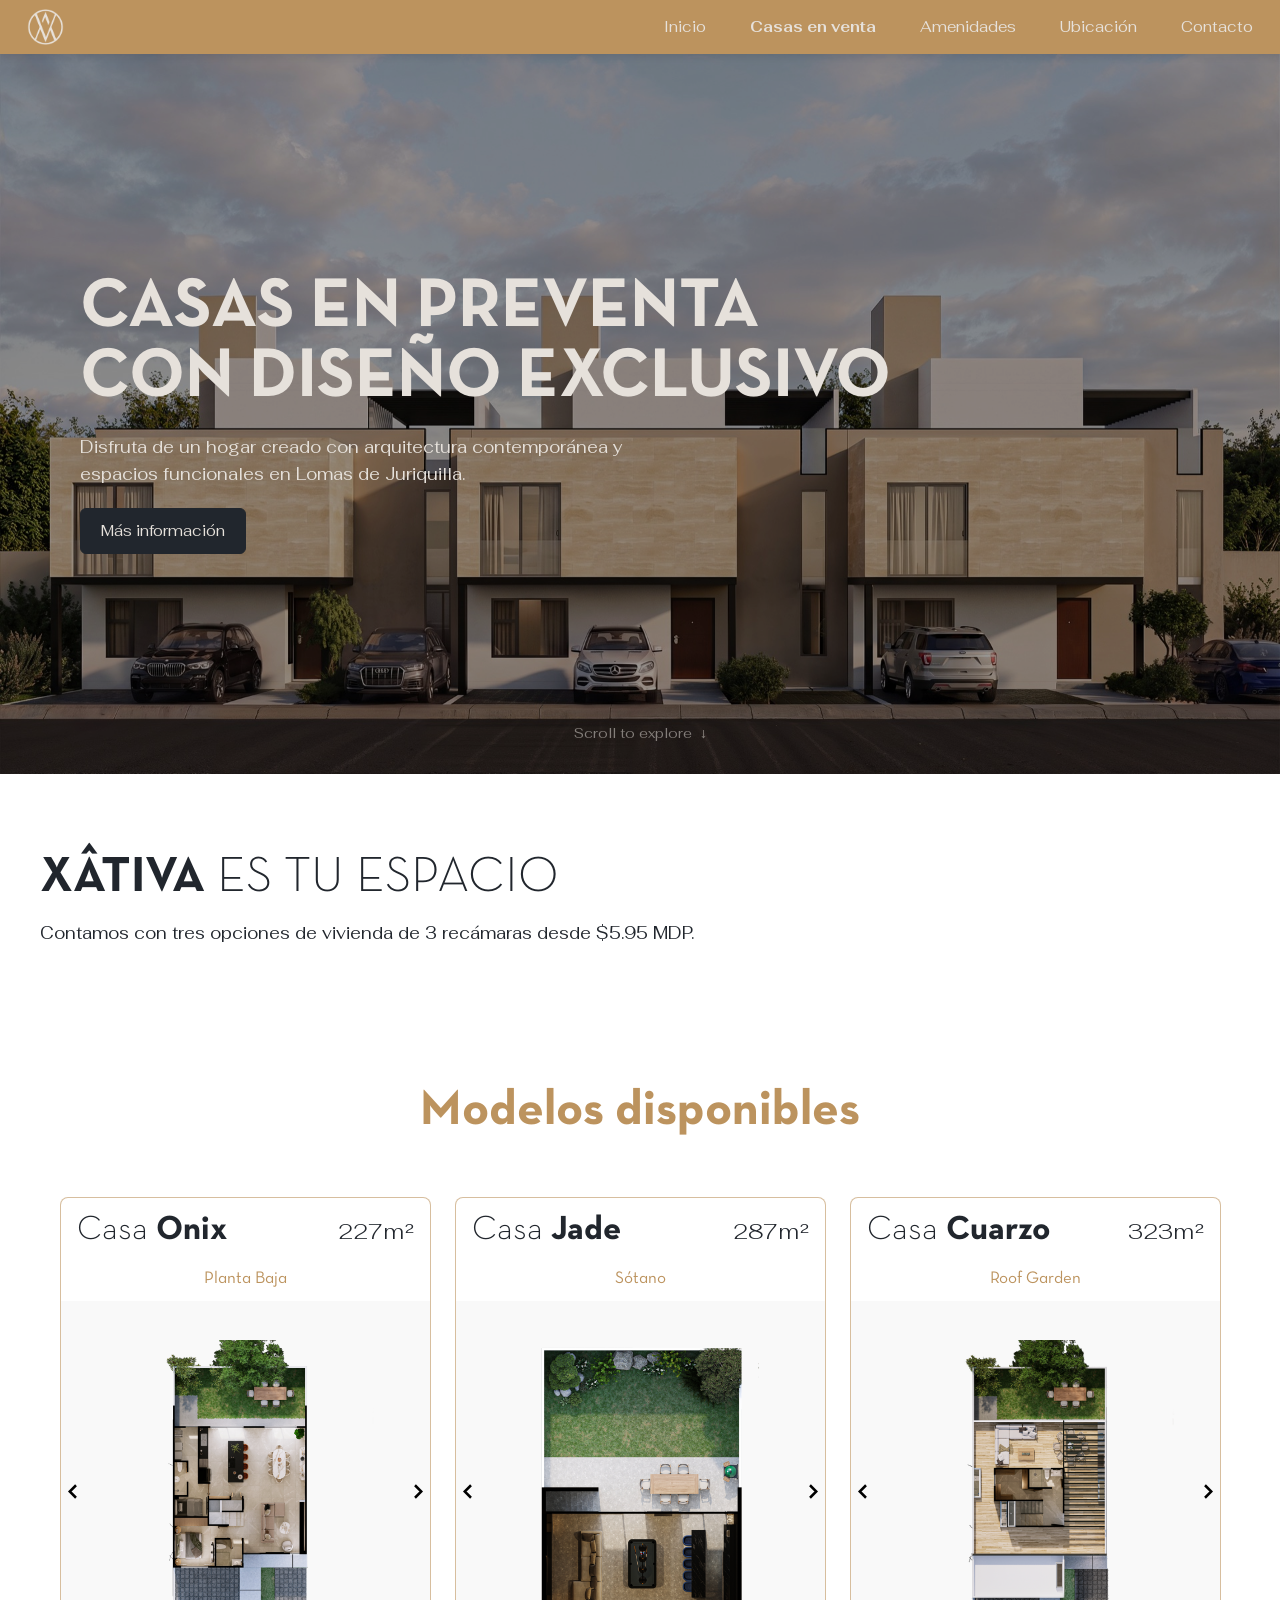
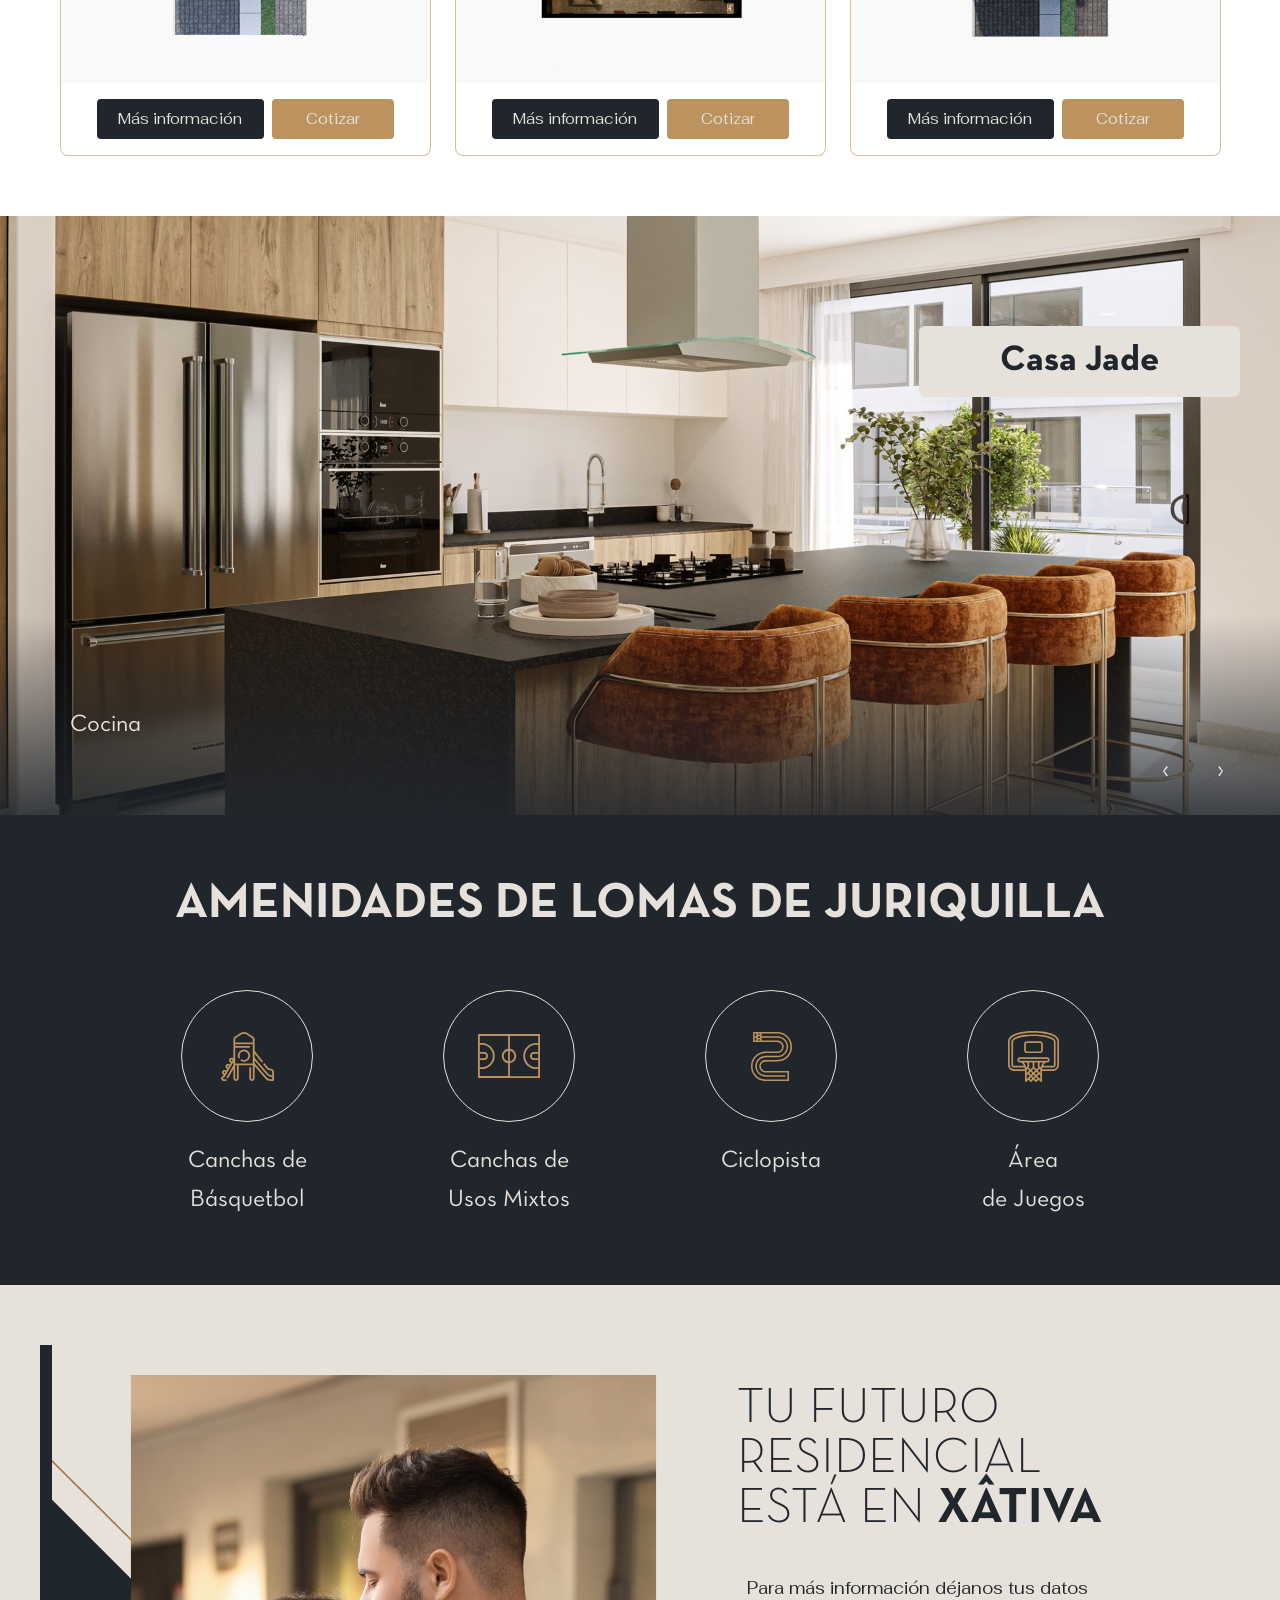
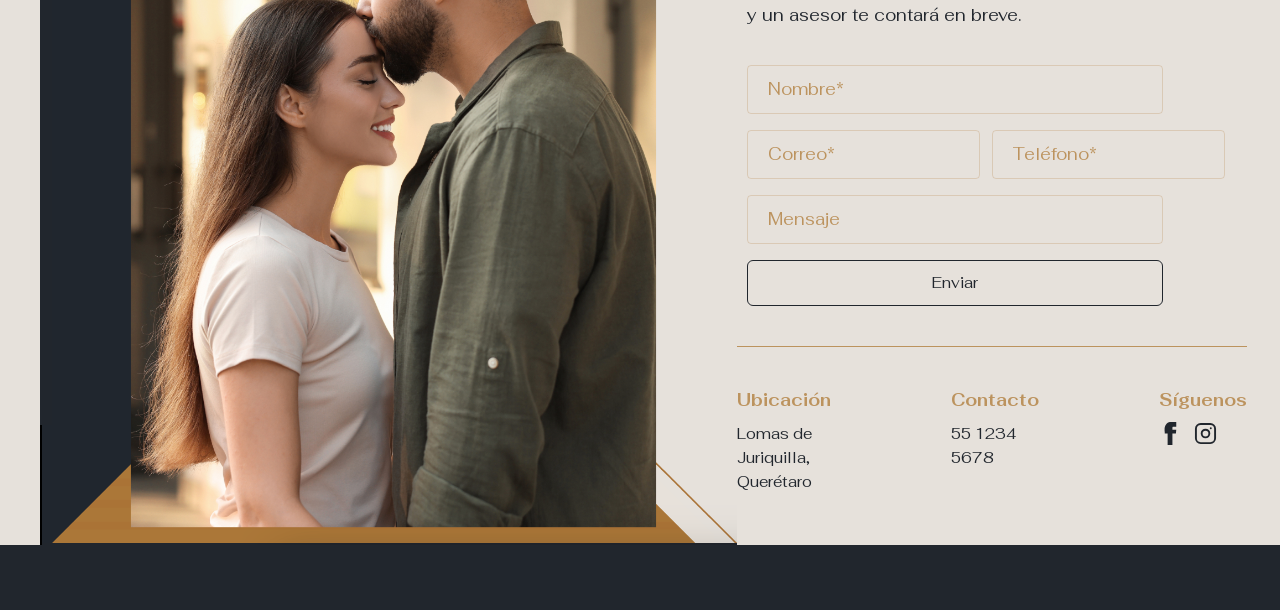
==== commit b45a5bf1: "Update price from MXN to MDP - Changed all price references from $5.94 MXN to $5.95 MDP - Updated in" ====
--- a/index.html
+++ b/index.html
@@ -33,7 +33,7 @@
 
   <section class="intro">
     <h2><span class="intro__brand">XÂTIVA</span> ES TU ESPACIO</h2>
-    <p>Contamos con tres opciones de vivienda de 3 recámaras desde $5.94 MXN.</p>
+    <p>Contamos con tres opciones de vivienda de 3 recámaras desde $5.95 MDP.</p>
   </section>
 
   <section class="models" id="modelos">
--- a/css/main.css
+++ b/css/main.css
@@ -270,6 +270,10 @@
   line-height: 1.0;
 }
 
+.gallery__chip-text--light {
+  font-weight: 300;
+}
+
 .gallery__caption {
   position: absolute;
   bottom: 70px;
@@ -324,6 +328,7 @@
 
   .intro h2 {
     font-size: 36px;
+    margin-bottom: 12px;
   }
 
   .intro p {
@@ -334,9 +339,13 @@
     padding: 40px 20px;
   }
 
+  .models__header {
+    margin-bottom: 30px;
+  }
+
   .models__title {
     font-size: 36px;
-    margin-bottom: 30px;
+    margin-bottom: 20px;
   }
 
   .models__grid {
@@ -349,16 +358,41 @@
     width: 100%;
   }
 
+  .model-card__header {
+    padding: 12px;
+  }
+
   .model-card__name {
     font-size: 24px;
+    margin-bottom: 4px;
   }
 
   .model-card__area {
-    font-size: 18px;
+    font-size: 16px;
+  }
+
+  .model-card__label {
+    font-size: 14px;
+    padding: 0 12px 6px;
+  }
+
+  .model-card__image-container {
+    padding: 12px 0;
+    gap: 6px;
   }
 
   .model-card__image {
-    height: 250px;
+    height: 200px;
+  }
+
+  .model-card__arrow {
+    width: 20px;
+    height: 20px;
+  }
+
+  .model-card__arrow svg {
+    width: 20px;
+    height: 20px;
   }
 
   .model-card__buttons {
@@ -370,6 +404,7 @@
   .model-card__btn {
     width: 100%;
     height: 40px;
+    font-size: 14px;
   }
 
   .model-card__btn--info {
@@ -384,31 +419,36 @@
     height: 350px;
   }
 
+  .gallery__gradient {
+    height: 150px;
+  }
+
   .gallery__chip {
-    top: 20px;
-    right: 20px;
+    top: 15px;
+    right: 15px;
     min-width: auto;
-    padding: 12px 16px;
+    padding: 10px 14px;
     width: auto;
     height: auto;
   }
 
   .gallery__chip-text {
-    font-size: 20px;
+    font-size: 18px;
   }
 
   .gallery__caption {
-    bottom: 50px;
+    bottom: 40px;
     left: 20px;
     font-size: 16px;
   }
 
   .gallery__controls {
-    bottom: 20px;
+    bottom: 15px;
     right: 20px;
+    width: 80px;
   }
 
   .gallery__arrow {
-    font-size: 20px;
-  }
-}
+    font-size: 18px;
+  }
+}
